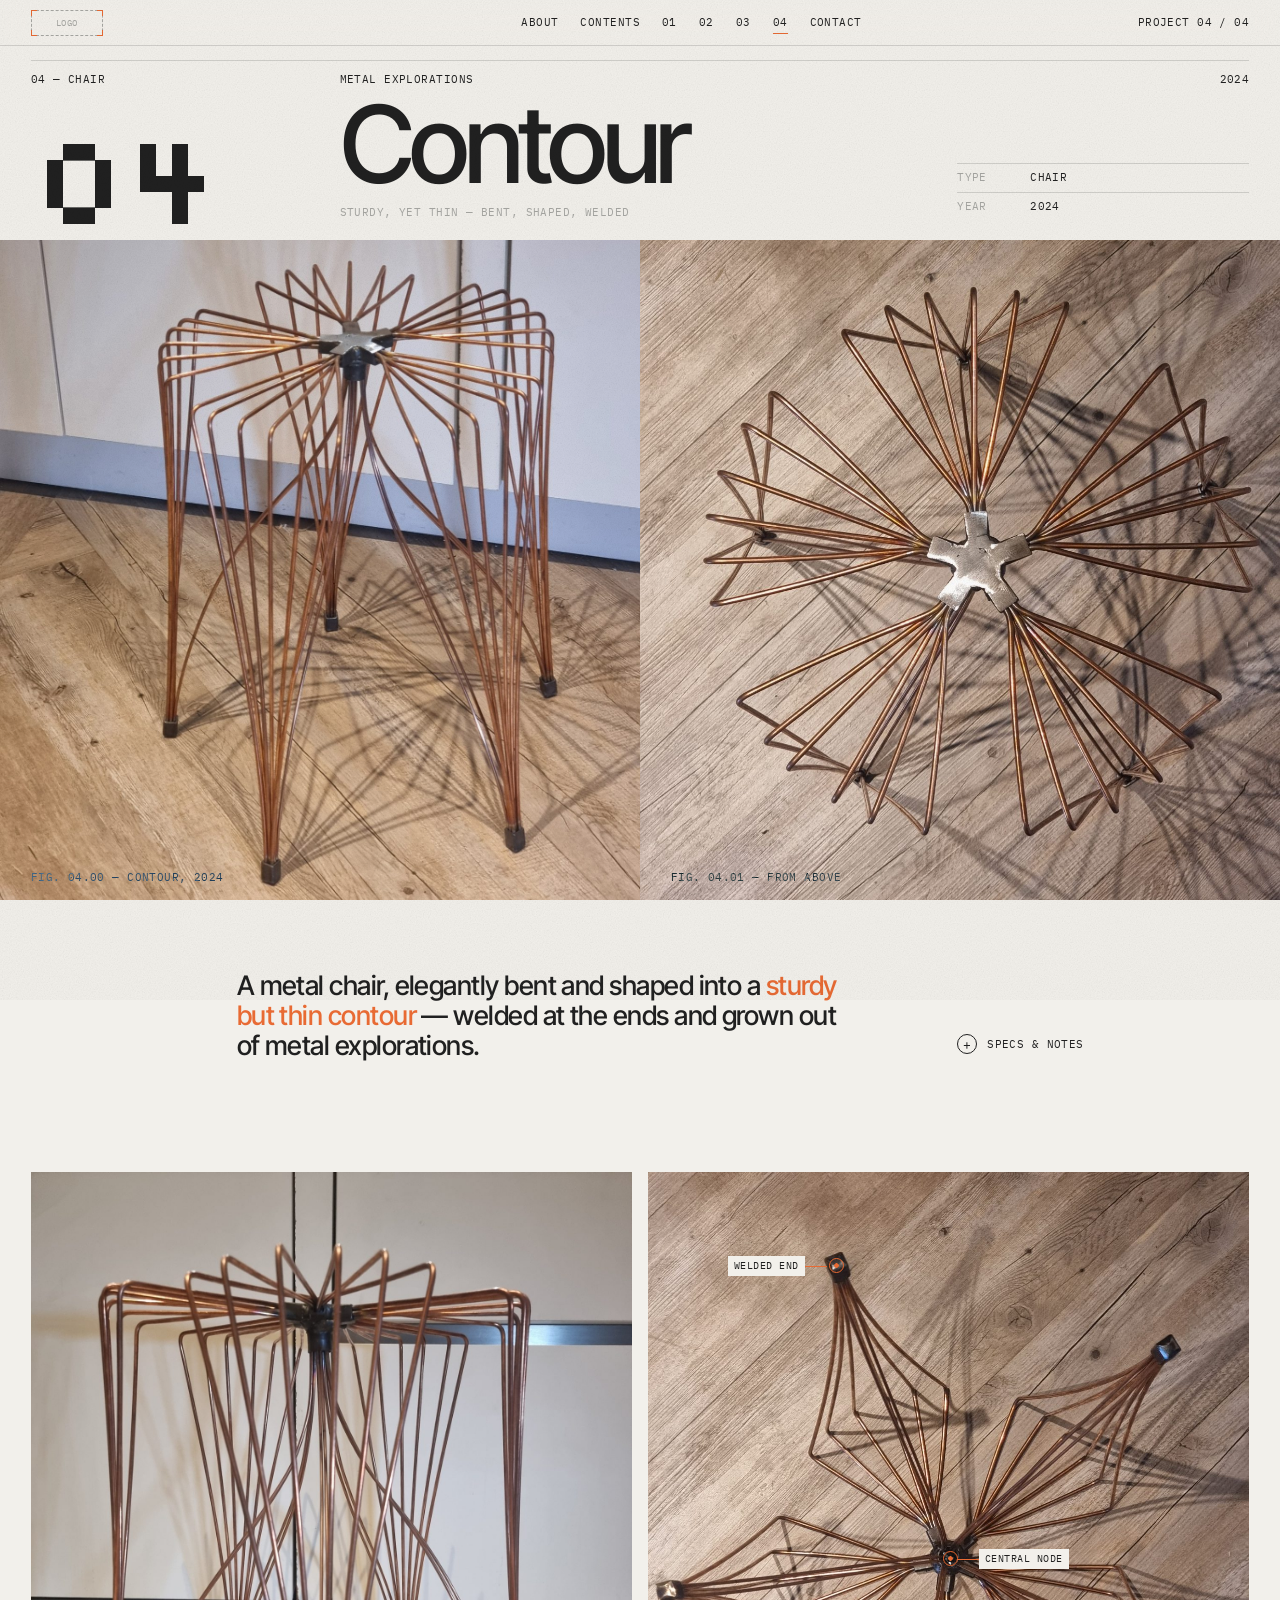
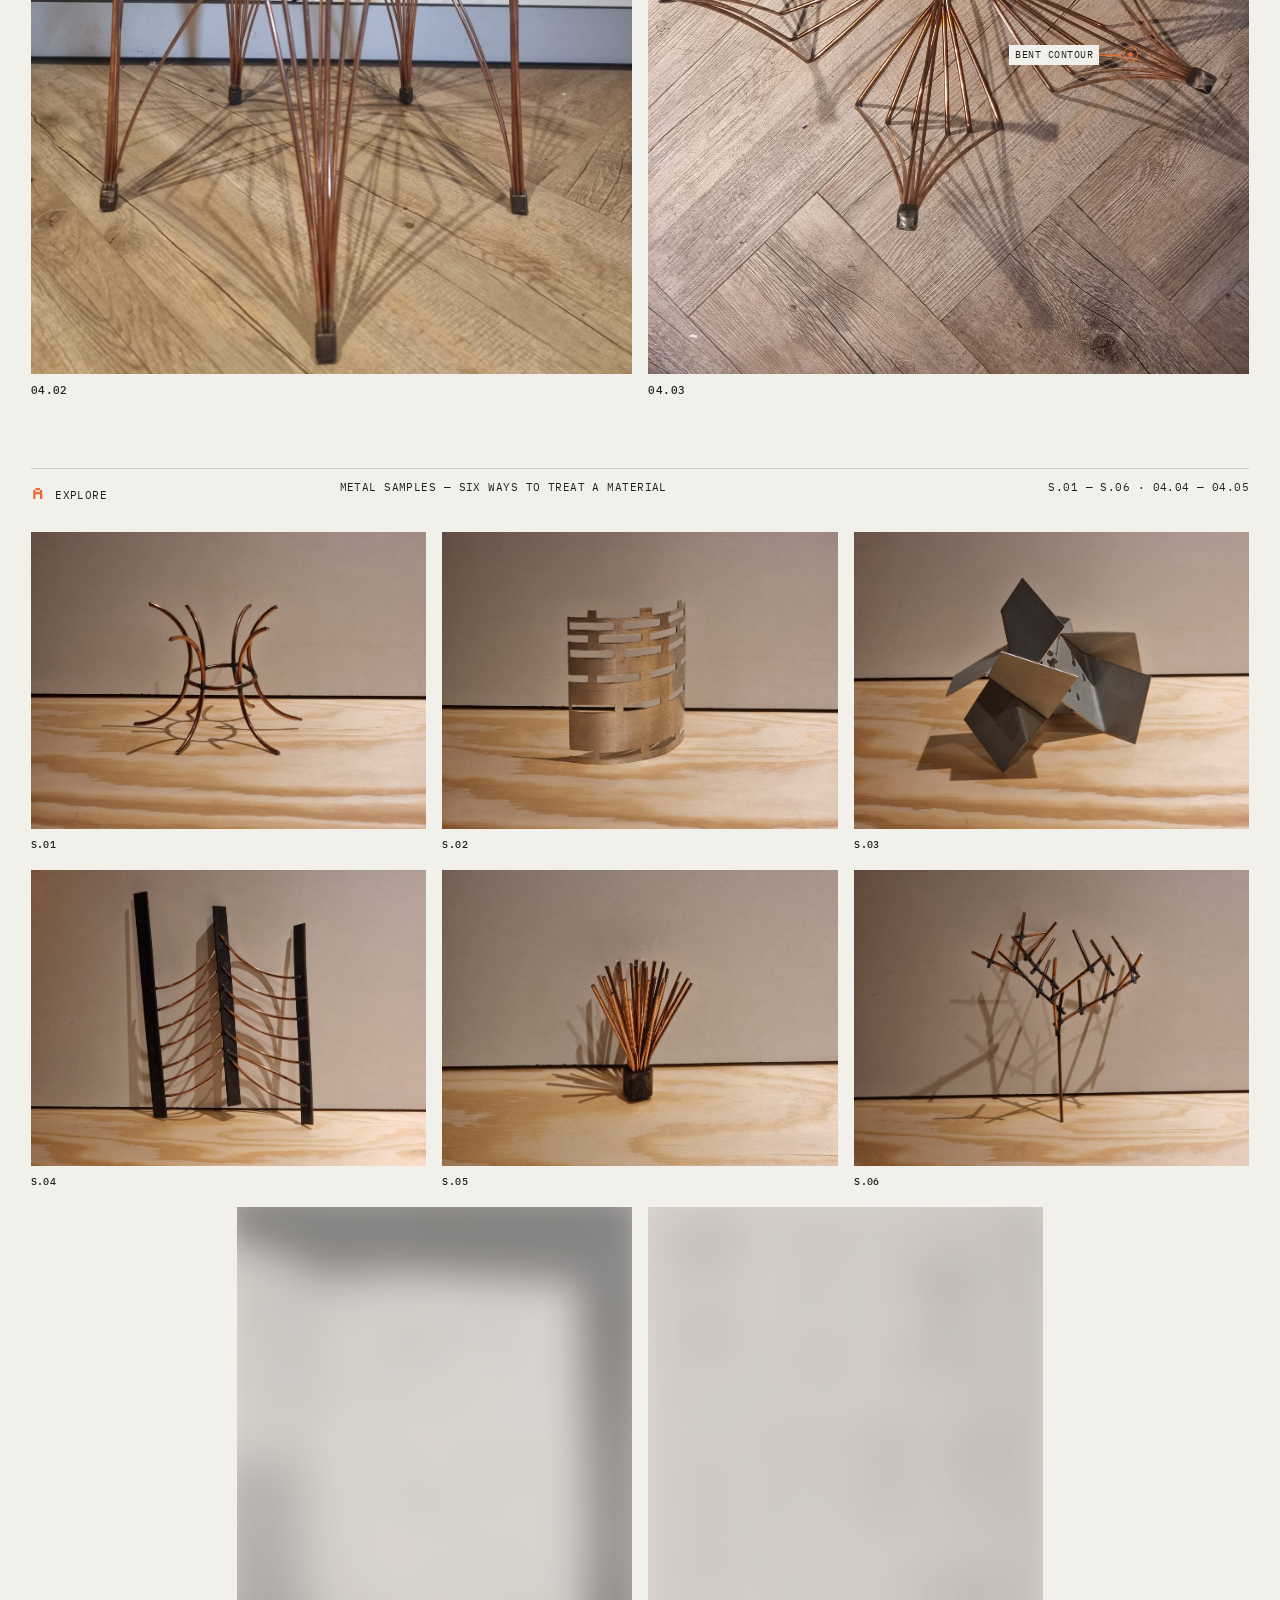
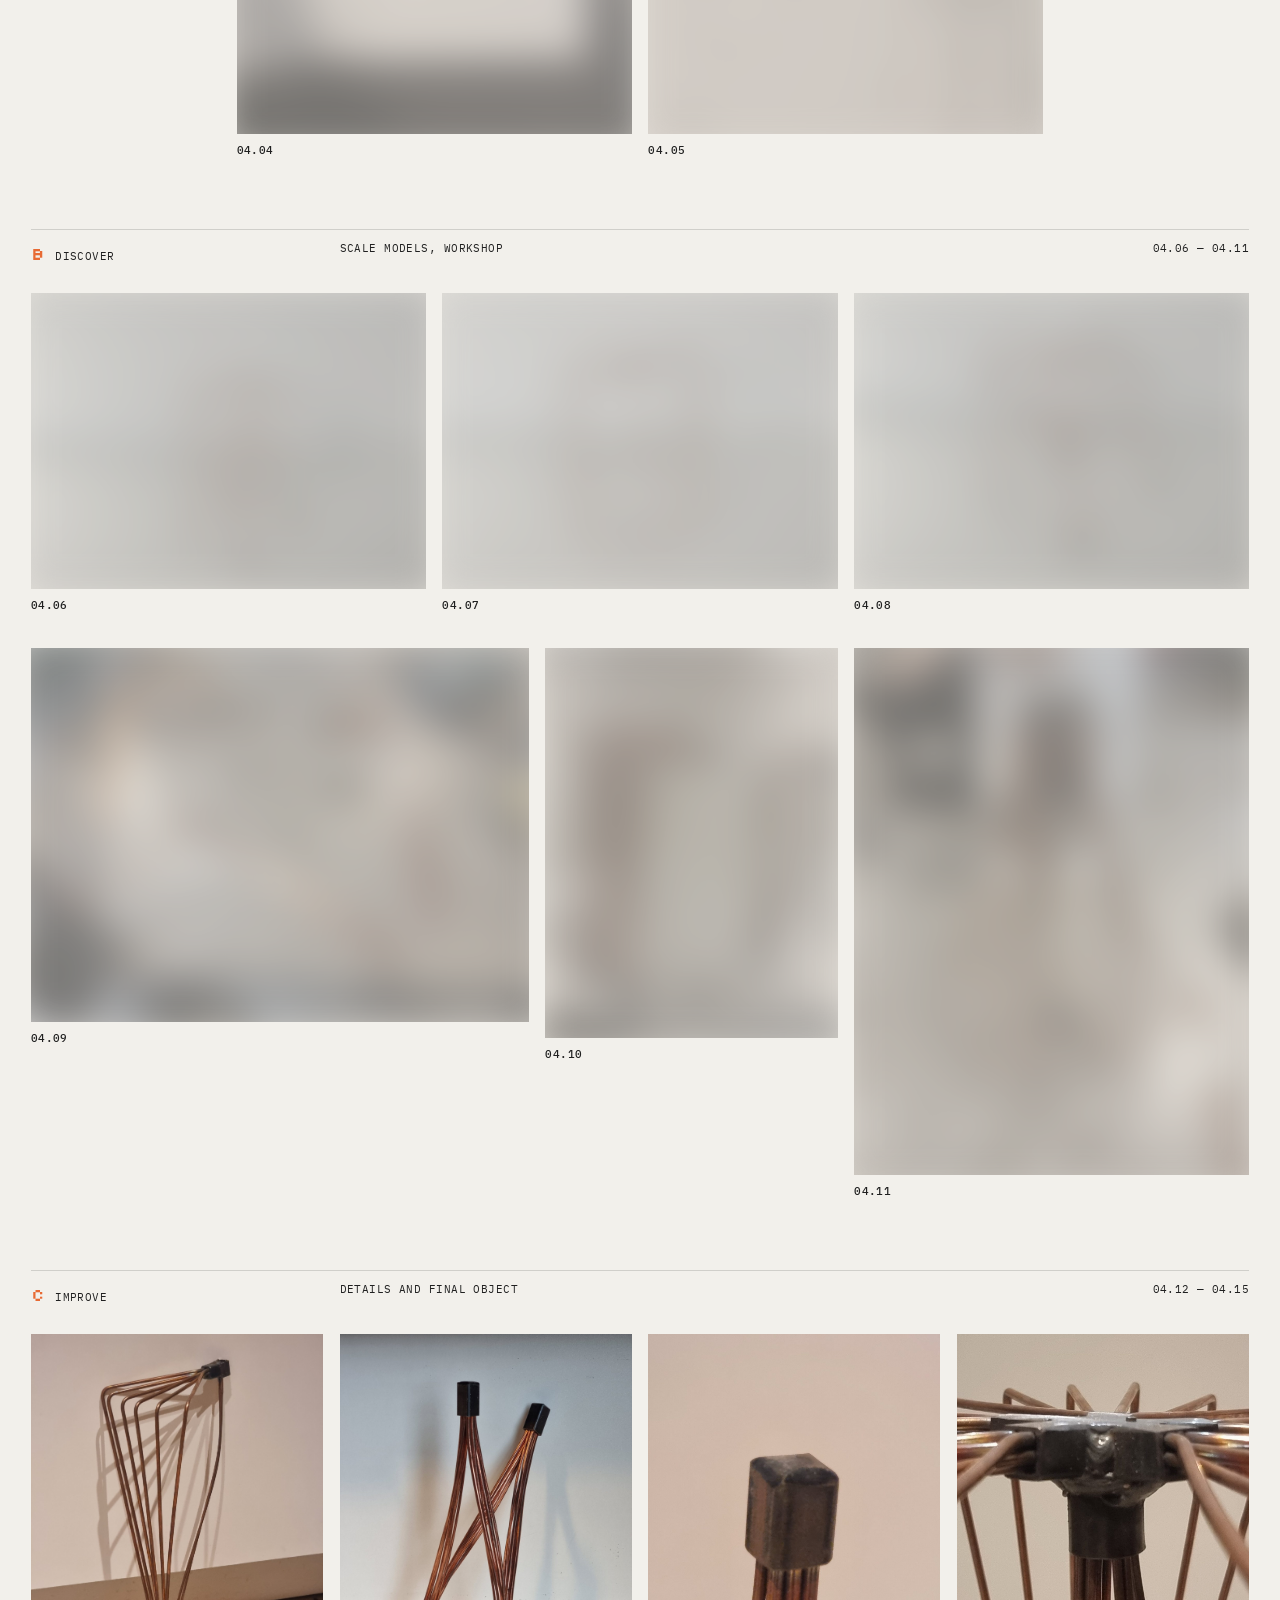
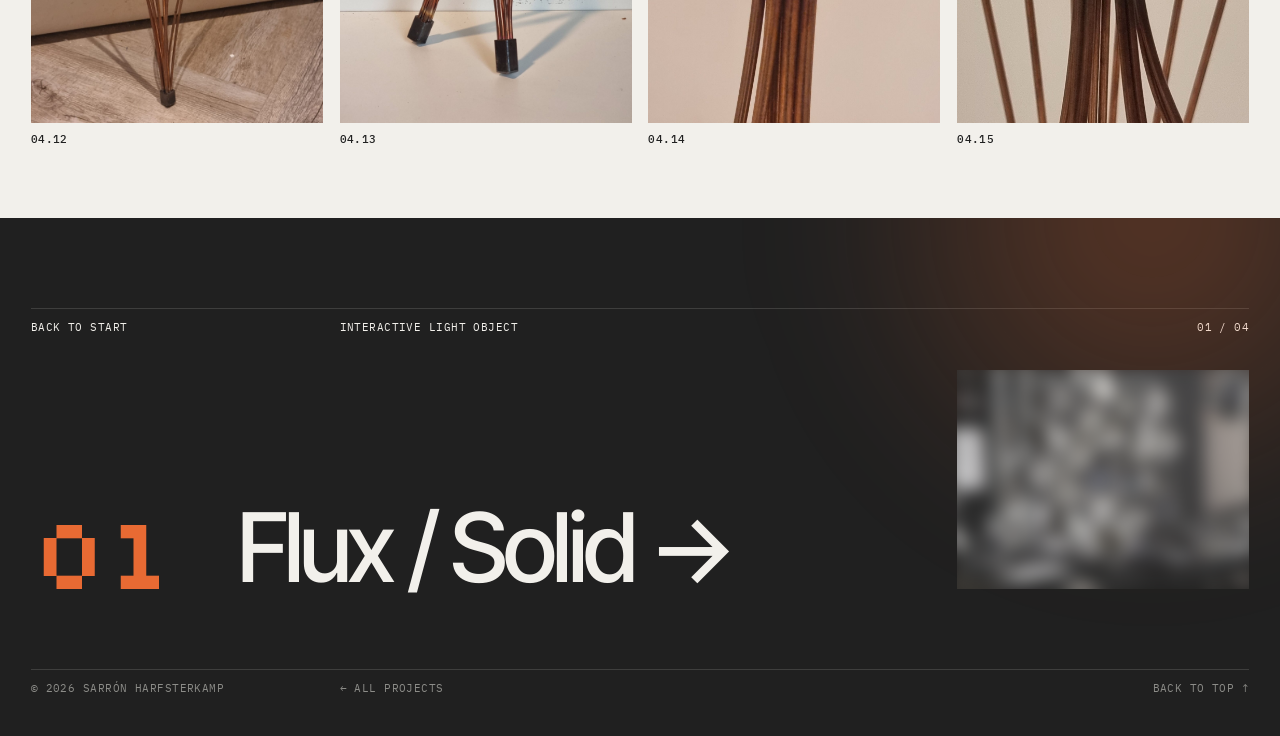
==== contour.html @ 527eb044 "Portfolio website v1 Co-authored-by: Copilot <223556219+Copilot@users.noreply.github.com>" ====
<!doctype html>
<html lang="en">
<head>
  <meta charset="utf-8">
  <meta name="viewport" content="width=device-width, initial-scale=1, viewport-fit=cover">
  <title>04 Contour — Sarrón Harfsterkamp</title>
  <meta name="description" content="Contour — a metal chair by Sarrón Harfsterkamp. Sturdy yet thin: bent, shaped and welded.">
  <link rel="preconnect" href="https://fonts.googleapis.com">
  <link rel="preconnect" href="https://fonts.gstatic.com" crossorigin>
  <link href="https://fonts.googleapis.com/css2?family=IBM+Plex+Mono:wght@400;500&family=Inter:wght@400;500&family=Inter+Tight:wght@500;600&family=Silkscreen&display=swap" rel="stylesheet">
  <link rel="icon" href="data:image/svg+xml,%3Csvg xmlns='http://www.w3.org/2000/svg' viewBox='0 0 8 8'%3E%3Crect width='8' height='8' fill='%23F2F0EB'/%3E%3Crect x='2' y='2' width='4' height='4' fill='%23E86A33'/%3E%3C/svg%3E">
  <link rel="stylesheet" href="style.css">
</head>
<body>

<div class="grain" aria-hidden="true"></div>
<div class="gridlines" aria-hidden="true"><div class="g12"><span></span><span></span><span></span><span></span><span></span><span></span><span></span><span></span><span></span><span></span><span></span><span></span></div></div>
<div class="cursor" aria-hidden="true"><span class="cursor__box"></span><span class="cursor__t">X 0000 · Y 00000</span></div>

<header class="bar">
  <a href="index.html#top" class="bar__logo" aria-label="Logo placeholder — back to home"><i></i><i></i><i></i><i></i><span class="mono">Logo</span></a>
  <nav class="bar__nav mono">
    <a href="index.html#about">About</a>
    <a href="index.html#work">Contents</a>
    <a href="flux-solid.html">01</a>
    <a href="one-hundred.html">02</a>
    <a href="tension.html">03</a>
    <a href="contour.html" class="is-active">04</a>
    <a href="index.html#contact">Contact</a>
  </nav>
  <span class="bar__page mono">Project 04 / 04</span>
  <span class="bar__prog" aria-hidden="true"></span>
</header>

<section class="p-hero" id="top">
  <div>
    <div class="rule mono"><span>04 — Chair</span><span>Metal explorations</span><span>2024</span></div>
    <header class="p-head g12">
      <div class="p-num">04</div>
      <div class="p-title">
        <h1>Contour</h1>
        <p class="mono grey">Sturdy, yet thin — bent, shaped, welded</p>
      </div>
      <dl class="spec">
        <div><dt>Type</dt><dd>Chair</dd></div>
        <div><dt>Year</dt><dd>2024</dd></div>
      </dl>
    </header>
  </div>
  <div class="p-hero__duo">
    <figure class="p-hero__img fig" style="--pos:50% 60%">
      <div class="frame" style="height:100%"><img src="img/20241018-002812.jpg" alt="Metal rod chair with shadow"></div>
      <figcaption class="mono">Fig. 04.00 — Contour, 2024</figcaption>
    </figure>
    <figure class="p-hero__img fig" style="--pos:50% 50%">
      <div class="frame" style="height:100%"><img src="img/20241018-002746.jpg" alt="Metal rod chair seen from above"></div>
      <figcaption class="mono">Fig. 04.01 — From above</figcaption>
    </figure>
  </div>
</section>

<main>
  <div class="p-text g12">
    <p class="p-lead">A metal chair, elegantly bent and shaped into a <em>sturdy but thin contour</em> — welded at the ends and grown out of metal explorations.</p>
    <div class="p-toggle"><button class="more-btn mono" aria-expanded="false" aria-controls="m-p04"><span class="pm">+</span><span class="lbl" data-less="Close">Specs &amp; notes</span></button></div>
    <div class="more p-more" id="m-p04"><div><div class="p-more__in">
      <dl class="spec">
        <div><dt>Material</dt><dd>Metal rod (copper finish), welded ends</dd></div>
        <div><dt>Method</dt><dd>Sample making, bending, welding</dd></div>
        <div><dt>Context</dt><dd>First metal project</dd></div>
      </dl>
      <div class="p-note">
        <span class="mono">For me —</span>
        <p>My first time working with metal — exploring it in unusual ways, from sample making to iterating and improving on it.</p>
      </div>
      <ul class="pairs mono">
        <li>Thin <i>↔</i> Sturdy</li>
        <li>Line <i>↔</i> Volume</li>
        <li>Bend <i>↔</i> Weld</li>
        <li>Sample <i>↔</i> Object</li>
      </ul>
    </div></div></div>
  </div>

  <div class="g12" style="row-gap:30px;margin-bottom:70px">
    <figure class="fig" style="--c:1/7;--ar:3/4"><div class="frame"><img loading="lazy" src="img/20241018-002949.jpg" alt="Metal rod chair, front"></div><figcaption><b>04.02</b> Elevation</figcaption></figure>
    <figure class="fig" style="--c:7/-1">
      <div class="frame" style="aspect-ratio:3/4">
        <img loading="lazy" src="img/20241018-003058.jpg" alt="Metal rod chair, plan view from above" style="--ar:3/4">
        <span class="annot" style="--ax:50%;--ay:48%"><span>Central node</span></span>
        <span class="annot l" style="--ax:31%;--ay:11.5%"><span>Welded end</span></span>
        <span class="annot l" style="--ax:80%;--ay:60%"><span>Bent contour</span></span>
      </div>
      <figcaption><b>04.03</b> Plan — one rule, repeated</figcaption>
    </figure>
  </div>

  <div class="rule mono stage"><span><span class="pix">A</span>Explore</span><span>Metal samples — six ways to treat a material</span><span>S.01 — S.06 · 04.04 — 04.05</span></div>
  <div class="g12 samples">
    <figure class="fig sm" style="--c:1/5;--ar:4/3"><div class="frame"><img loading="lazy" src="img/20240912-202634.jpg" alt=""></div><figcaption><b>S.01</b> Bent rods</figcaption></figure>
    <figure class="fig sm" style="--c:5/9;--ar:4/3"><div class="frame"><img loading="lazy" src="img/20240912-202659.jpg" alt=""></div><figcaption><b>S.02</b> Slotted sheet</figcaption></figure>
    <figure class="fig sm" style="--c:9/-1;--ar:4/3"><div class="frame"><img loading="lazy" src="img/20240912-202731.jpg" alt=""></div><figcaption><b>S.03</b> Folded plate</figcaption></figure>
    <figure class="fig sm" style="--c:1/5;--ar:4/3"><div class="frame"><img loading="lazy" src="img/20240912-202754.jpg" alt=""></div><figcaption><b>S.04</b> Woven</figcaption></figure>
    <figure class="fig sm" style="--c:5/9;--ar:4/3"><div class="frame"><img loading="lazy" src="img/20240912-202833.jpg" alt=""></div><figcaption><b>S.05</b> Bundle</figcaption></figure>
    <figure class="fig sm" style="--c:9/-1;--ar:4/3"><div class="frame"><img loading="lazy" src="img/20240912-202907.jpg" alt=""></div><figcaption><b>S.06</b> Branch</figcaption></figure>
    <figure class="fig" style="--c:3/7;--ar:3/4"><div class="frame"><img loading="lazy" src="img/20240920-084109.jpg" alt=""></div><figcaption><b>04.04</b> Form sketches</figcaption></figure>
    <figure class="fig" style="--c:7/11;--ar:3/4"><div class="frame"><img loading="lazy" src="img/20241018-004142.jpg" alt=""></div><figcaption><b>04.05</b> From sample to seat</figcaption></figure>
  </div>

  <div class="rule mono stage"><span><span class="pix">B</span>Discover</span><span>Scale models, workshop</span><span>04.06 — 04.11</span></div>
  <div class="g12">
    <figure class="fig" style="--c:1/5;--ar:4/3"><div class="frame"><img loading="lazy" src="img/20241004-120137.jpg" alt=""></div><figcaption><b>04.06</b> Model — twist</figcaption></figure>
    <figure class="fig" style="--c:5/9;--ar:4/3"><div class="frame"><img loading="lazy" src="img/20241004-120159.jpg" alt=""></div><figcaption><b>04.07</b> Model — cage</figcaption></figure>
    <figure class="fig" style="--c:9/-1;--ar:4/3"><div class="frame"><img loading="lazy" src="img/20241004-120224.jpg" alt=""></div><figcaption><b>04.08</b> Model — web</figcaption></figure>
    <figure class="fig" style="--c:1/6;--ar:4/3"><div class="frame"><img loading="lazy" src="img/20241015-151246.jpg" alt=""></div><figcaption><b>04.09</b> Workshop — bending</figcaption></figure>
    <figure class="fig" style="--c:6/9;--ar:3/4"><div class="frame"><img loading="lazy" src="img/20241015-190858.jpg" alt=""></div><figcaption><b>04.10</b> Leg bundles</figcaption></figure>
    <figure class="fig" style="--c:9/-1;--ar:3/4"><div class="frame"><img loading="lazy" src="img/20241015-194247.jpg" alt=""></div><figcaption><b>04.11</b> Assembly</figcaption></figure>
  </div>

  <div class="rule mono stage"><span><span class="pix">C</span>Improve</span><span>Details and final object</span><span>04.12 — 04.15</span></div>
  <div class="g12">
    <figure class="fig" style="--c:1/4;--ar:3/4"><div class="frame"><img loading="lazy" src="img/20241018-003404.jpg" alt=""></div><figcaption><b>04.12</b> Leg</figcaption></figure>
    <figure class="fig" style="--c:4/7;--ar:3/4"><div class="frame"><img loading="lazy" src="img/20241018-145206.jpg" alt=""></div><figcaption><b>04.13</b> Crossing legs</figcaption></figure>
    <figure class="fig" style="--c:7/10;--ar:3/4"><div class="frame"><img loading="lazy" src="img/20241018-003450.jpg" alt=""></div><figcaption><b>04.14</b> Welded cap</figcaption></figure>
    <figure class="fig" style="--c:10/-1;--ar:3/4"><div class="frame"><img loading="lazy" src="img/20241018-003527.jpg" alt=""></div><figcaption><b>04.15</b> Node</figcaption></figure>
  </div>
</main>

<section class="next dark">
  <div class="rule mono"><span>Back to start</span><span>Interactive light object</span><span>01 / 04</span></div>
  <a class="next__link" href="flux-solid.html"><span class="pix">01</span><b>Flux / Solid →</b><span class="thumb"><img loading="lazy" src="img/20260114-213459.jpg" alt=""></span></a>
  <div class="foot">
    <div class="rule mono"><span>© 2026 Sarrón Harfsterkamp</span><span><a href="index.html#work">← All projects</a></span><span><a href="#top">Back to top ↑</a></span></div>
  </div>
</section>

<div class="lb" id="lb"><img alt=""><p class="mono"><span id="lbCap"></span><span>Esc / click to close</span></p></div>

<script src="main.js"></script>
</body>
</html>
---- style.css ----
/* ==========================================================================
   Sarrón Harfsterkamp — Portfolio draft v0.1
   Swiss modernism × industrial minimalism × grain / pixel / diffusion
   ========================================================================== */

@property --r { syntax: "<length>"; inherits: true; initial-value: 0px; }

:root {
  --paper: #F2F0EB;
  --paper-2: #E8E5DE;
  --ink: #202020;
  --ink-2: #2B2B2A;
  --grey: #A6A6A2;
  --signal: #E86A33;
  --line: rgba(32, 32, 32, .16);
  --line-d: rgba(242, 240, 235, .14);

  --pad: clamp(16px, 2.4vw, 40px);
  --gut: clamp(10px, 1.3vw, 22px);
  --bar: 46px;

  --f-disp: "Neue Haas Grotesk Display Pro", "Helvetica Neue", "Inter Tight", sans-serif;
  --f-body: "Inter", system-ui, sans-serif;
  --f-mono: "IBM Plex Mono", ui-monospace, monospace;
  --f-pix: "Silkscreen", monospace;
}

* { box-sizing: border-box; margin: 0; padding: 0; }
html { scroll-behavior: smooth; scroll-padding-top: var(--bar); }
body {
  background: var(--paper);
  color: var(--ink);
  font: 400 15px/1.6 var(--f-body);
  -webkit-font-smoothing: antialiased;
  overflow-x: hidden;
}
img { display: block; max-width: 100%; }
a { color: inherit; text-decoration: none; }
button { font: inherit; color: inherit; background: none; border: 0; cursor: pointer; }
::selection { background: var(--signal); color: var(--paper); }

.sr-only { position: absolute; width: 1px; height: 1px; overflow: hidden; clip: rect(0 0 0 0); white-space: nowrap; }
.mono { font-family: var(--f-mono); font-size: 11px; line-height: 1.5; letter-spacing: .04em; text-transform: uppercase; }
.pix { font-family: var(--f-pix); font-weight: 400; }
.signal { color: var(--signal); }
.grey { color: var(--grey); }

/* ---------- layout primitives ---------- */
.g12 {
  display: grid;
  grid-template-columns: repeat(12, minmax(0, 1fr));
  column-gap: var(--gut);
  padding-inline: var(--pad);
}
.g12 > * { grid-column: var(--c, 1 / -1); grid-row: var(--row, auto); }

.rule {
  display: grid;
  grid-template-columns: repeat(12, minmax(0, 1fr));
  column-gap: var(--gut);
  margin-inline: var(--pad);
  padding-block: 10px;
  border-top: 1px solid var(--line);
}
.rule > :nth-child(1) { grid-column: 1 / 4; }
.rule > :nth-child(2) { grid-column: 4 / 9; }
.rule > :nth-child(3) { grid-column: 9 / -1; text-align: right; }
.dark .rule { border-color: var(--line-d); }

/* ---------- grain + grid overlays ---------- */
.grain {
  position: fixed; inset: -100px; z-index: 90; pointer-events: none;
  background-image: url("data:image/svg+xml,%3Csvg xmlns='http://www.w3.org/2000/svg' width='240' height='240'%3E%3Cfilter id='n'%3E%3CfeTurbulence type='fractalNoise' baseFrequency='.85' numOctaves='3' stitchTiles='stitch'/%3E%3CfeColorMatrix type='saturate' values='0'/%3E%3C/filter%3E%3Crect width='100%25' height='100%25' filter='url(%23n)'/%3E%3C/svg%3E");
  opacity: .16;
  mix-blend-mode: multiply;
  animation: grain .9s steps(5) infinite;
}
@keyframes grain {
  0% { transform: translate(0, 0); } 20% { transform: translate(-30px, 20px); }
  40% { transform: translate(25px, -35px); } 60% { transform: translate(-15px, 40px); }
  80% { transform: translate(35px, 10px); } 100% { transform: translate(0, 0); }
}

.gridlines {
  position: fixed; inset: 0; z-index: 95; pointer-events: none;
  opacity: 0; transition: opacity .3s;
}
.gridlines .g12 { height: 100%; }
.gridlines span { background: rgba(232, 106, 51, .07); border-inline: 1px solid rgba(232, 106, 51, .35); grid-column: auto; }
body.show-grid .gridlines { opacity: 1; }

/* ---------- cursor: one shape everywhere ---------- */
.has-cursor, .has-cursor * { cursor: none !important; }
.cursor {
  position: fixed; left: 0; top: 0; z-index: 400; pointer-events: none;
  opacity: 0; transition: opacity .2s; mix-blend-mode: difference; color: #fff;
}
.cursor.on { opacity: 1; }
.cursor__box {
  position: absolute; left: -7px; top: -7px; width: 14px; height: 14px; border: 1px solid #fff;
  transition: transform .25s cubic-bezier(.2, .7, 0, 1), background .2s;
}
.cursor__box::after { content: ""; position: absolute; left: 50%; top: 50%; width: 2px; height: 2px; margin: -1px 0 0 -1px; background: #fff; }
.cursor.hot .cursor__box { background: #fff; transform: scale(1.45); }
.cursor.down .cursor__box { transform: scale(.7); }
.cursor__t {
  position: absolute; left: 16px; top: 10px; white-space: nowrap; opacity: .75;
  font-family: var(--f-mono); font-size: 9.5px; letter-spacing: .06em;
}
@media (hover: none), (pointer: coarse) { .cursor { display: none; } }

/* ---------- intro ---------- */
.intro { display: none; }
.is-intro { overflow: hidden; }
.is-intro .intro { display: block; position: fixed; inset: 0; z-index: 85; }
.intro__bg {
  position: absolute; inset: 0;
  background:
    radial-gradient(34% 40% at 50% 50%, rgba(232, 106, 51, .28), rgba(232, 106, 51, 0) 70%),
    var(--paper);
}
.intro__cv { position: absolute; inset: 0; width: 100%; height: 100%; }
.intro__ui > * { position: absolute; }
.intro__ui .tl { left: var(--pad); top: 22px; }
.intro__ui .tr { right: var(--pad); top: 22px; text-align: right; }
.intro__ui .bl { left: var(--pad); bottom: 22px; }
.intro__ui .bl b { font-weight: 500; }
.intro__ui .br { right: var(--pad); bottom: 22px; color: var(--signal); }

.bar, .hero__word, .hero__intro, .lens, .hero__foot {
  transition: opacity 1.1s var(--d, 0s), transform 1.4s cubic-bezier(.2, .7, 0, 1) var(--d, 0s);
}
.bar { --d: .3s; } .hero__word { --d: 0s; } .hero__intro { --d: .1s; } .lens { --d: .2s; } .hero__foot { --d: .4s; }
.intro-hold .bar, .intro-hold .hero__word, .intro-hold .hero__intro, .intro-hold .lens, .intro-hold .hero__foot { opacity: 0; transform: translateY(14px); }
.intro-hold .bar { transform: translateY(-100%); }

/* ---------- home: one section per screen ---------- */
html.home { scroll-snap-type: y mandatory; scroll-padding-top: 0; }
.home .screen { scroll-snap-align: start; min-height: 100vh; min-height: 100svh; }

/* ---------- top bar ---------- */
.bar {
  position: fixed; inset: 0 0 auto 0; height: var(--bar); z-index: 80;
  display: grid; grid-template-columns: repeat(12, minmax(0, 1fr)); column-gap: var(--gut);
  align-items: center; padding-inline: var(--pad);
  background: rgba(242, 240, 235, .78);
  backdrop-filter: blur(14px) saturate(1.2);
  -webkit-backdrop-filter: blur(14px) saturate(1.2);
  border-bottom: 1px solid var(--line);
}
.bar__logo {
  grid-column: 1 / 2; position: relative; width: 72px; height: 26px;
  border: 1px dashed var(--grey); display: grid; place-items: center;
}
.bar__logo .mono { font-size: 9px; color: var(--grey); }
.bar__logo i { position: absolute; width: 6px; height: 6px; border-color: var(--signal); border-style: solid; }
.bar__logo i:nth-of-type(1) { left: -1px; top: -1px; border-width: 1px 0 0 1px; }
.bar__logo i:nth-of-type(2) { right: -1px; top: -1px; border-width: 1px 1px 0 0; }
.bar__logo i:nth-of-type(3) { left: -1px; bottom: -1px; border-width: 0 0 1px 1px; }
.bar__logo i:nth-of-type(4) { right: -1px; bottom: -1px; border-width: 0 1px 1px 0; }
.bar__logo:hover { border-color: var(--ink); }
.bar__nav { grid-column: 4 / 11; display: flex; gap: 22px; justify-content: center; }
.bar__nav a { position: relative; }
.bar__nav a::after {
  content: ""; position: absolute; left: 0; right: 100%; bottom: -3px; height: 1px; background: var(--signal);
  transition: right .35s cubic-bezier(.2, .7, 0, 1);
}
.bar__nav a:hover::after, .bar__nav a.is-active::after { right: 0; }
.bar__page { grid-column: 11 / -1; text-align: right; }
.bar__prog {
  position: absolute; left: 0; right: 0; bottom: -1px; height: 1px; background: var(--signal);
  transform-origin: 0 50%; transform: scaleX(var(--prog, 0));
}

/* ---------- hero ---------- */
.hero {
  position: relative; overflow: hidden;
  height: 100vh; height: 100svh; min-height: 520px;
  display: grid; grid-template-columns: repeat(12, minmax(0, 1fr)); grid-template-rows: auto auto 1fr auto auto;
  column-gap: var(--gut); padding: calc(var(--bar) + 14px) var(--pad) 0;
  background:
    radial-gradient(38% 46% at 80% 34%, rgba(232, 106, 51, .55), rgba(232, 106, 51, 0) 70%),
    radial-gradient(30% 40% at 66% 60%, rgba(255, 214, 170, .55), rgba(255, 214, 170, 0) 70%),
    radial-gradient(50% 60% at 4% 100%, rgba(166, 166, 162, .55), rgba(166, 166, 162, 0) 70%),
    var(--paper);
}
.hero__glow {
  position: absolute; width: 46vw; height: 46vw; right: -6vw; top: -8vw; border-radius: 50%;
  background: radial-gradient(circle, rgba(232, 106, 51, .45), transparent 65%);
  filter: blur(60px); animation: breathe 9s ease-in-out infinite alternate; pointer-events: none;
}
@keyframes breathe { from { transform: scale(.9) translate(0, 0); opacity: .7; } to { transform: scale(1.08) translate(-3vw, 2vw); opacity: 1; } }

.hero__word {
  grid-column: 1 / 10; grid-row: 1; position: relative; z-index: 3;
  display: flex; align-items: flex-start; gap: .1em;
  font-family: var(--f-disp); font-weight: 600; font-size: clamp(56px, min(12.5vw, 20svh), 210px);
  line-height: .86; letter-spacing: -.055em; margin-left: -.04em;
}
.hero__word sup, .end__word sup {
  font-family: var(--f-mono); font-size: 11px; font-weight: 400; line-height: 1.5;
  letter-spacing: .04em; margin-top: .9em; vertical-align: baseline; white-space: nowrap;
}
.hero__intro {
  grid-column: 1 / 8; grid-row: 2; position: relative; z-index: 3; margin-top: 14px;
  font-family: var(--f-disp); font-weight: 500; font-size: clamp(18px, 1.7vw, 28px);
  line-height: 1.1; letter-spacing: -.015em;
}
.hero__intro em { font-style: normal; color: var(--signal); }

.lens {
  grid-column: 10 / -1; grid-row: 1 / 4; position: relative; z-index: 6;
  min-height: 0; display: flex; flex-direction: column; padding-bottom: 16px;
  --x: 50%; --y: 40%;
}
.lens__stack { position: relative; flex: 1; min-height: 0; overflow: hidden; background: #111; }
.lens img { position: absolute; inset: 0; width: 100%; height: 100%; object-fit: cover; }
.lens__blur { filter: blur(16px) saturate(.4) brightness(1.15); transform: scale(1.12); }
.lens__sharp { clip-path: circle(var(--r) at var(--x) var(--y)); transition: --r .6s cubic-bezier(.2, .7, 0, 1); }
.lens.on { --r: 120px; }
.lens figcaption { display: flex; justify-content: space-between; margin-top: 8px; }
.lens__ring {
  position: absolute; left: var(--x); top: var(--y); width: calc(var(--r) * 2); height: calc(var(--r) * 2);
  translate: -50% -50%; border: 1px solid rgba(242, 240, 235, .6); border-radius: 50%; pointer-events: none;
  transition: --r .6s cubic-bezier(.2, .7, 0, 1);
}

#pixelname {
  grid-column: 1 / -1; grid-row: 4; position: relative; z-index: 4;
  width: 100%; height: min(30svh, 25vw); margin-bottom: 14px; pointer-events: none;
}
.hero__foot {
  grid-column: 1 / -1; grid-row: 5; position: relative; z-index: 5; padding-block: 14px;
  border-top: 1px solid var(--line); padding-inline: 0; align-items: end;
}
.hero__foot > :nth-child(1) { --c: 1 / 5; }
.hero__foot > :nth-child(2) { --c: 5 / 9; }
.hero__foot > :nth-child(3) { --c: 9 / -1; text-align: right; }
.hero__foot .g12 { padding: 0; }
.steps span { display: inline-block; transition: color .3s; }
.steps span.on { color: var(--signal); }

/* ---------- about ---------- */
.about {
  position: relative; overflow: hidden;
  display: flex; flex-direction: column; justify-content: center;
  padding-block: calc(var(--bar) + 20px) 32px;
}
.about__orb {
  position: absolute; width: 32vw; height: 32vw; left: 18vw; top: 30%; border-radius: 50%;
  background: radial-gradient(circle, rgba(232, 106, 51, .35), transparent 62%); filter: blur(50px);
  animation: drift 16s ease-in-out infinite alternate; pointer-events: none;
}
@keyframes drift { from { transform: translate(-6vw, -4vw); } to { transform: translate(8vw, 6vw); } }
.about .g12 { position: relative; row-gap: min(40px, 4svh); margin-top: min(36px, 3.5svh); align-items: start; }
.about__label { --c: 1 / 3; }
.about__label .pix { font-size: clamp(54px, min(7vw, 11svh), 120px); line-height: .8; display: block; margin-bottom: 14px; }

.portrait { --c: 3 / 6; }
.portrait__slot {
  position: relative; aspect-ratio: 4 / 5; height: min(48svh, 440px); width: auto; max-width: 100%;
  border: 1px dashed var(--grey);
  background:
    linear-gradient(to top right, transparent calc(50% - .5px), var(--line) 50%, transparent calc(50% + .5px)),
    linear-gradient(to top left, transparent calc(50% - .5px), var(--line) 50%, transparent calc(50% + .5px)),
    repeating-linear-gradient(0deg, transparent 0 23px, rgba(32, 32, 32, .05) 23px 24px),
    repeating-linear-gradient(90deg, transparent 0 23px, rgba(32, 32, 32, .05) 23px 24px),
    rgba(232, 229, 222, .6);
  display: grid; place-items: center; text-align: center;
}
.portrait__slot .mono { background: var(--paper); padding: 6px 10px; border: 1px solid var(--line); }
.portrait__slot i { position: absolute; width: 10px; height: 10px; border-color: var(--signal); border-style: solid; }
.portrait__slot i:nth-of-type(1) { left: -1px; top: -1px; border-width: 1px 0 0 1px; }
.portrait__slot i:nth-of-type(2) { right: -1px; top: -1px; border-width: 1px 1px 0 0; }
.portrait__slot i:nth-of-type(3) { left: -1px; bottom: -1px; border-width: 0 0 1px 1px; }
.portrait__slot i:nth-of-type(4) { right: -1px; bottom: -1px; border-width: 0 1px 1px 0; }
.portrait figcaption { margin-top: 8px; display: flex; justify-content: space-between; color: var(--grey); max-width: calc(min(48svh, 440px) * .8); }

.statement { --c: 7 / -1; }
.statement h2 {
  font-family: var(--f-disp); font-weight: 500; font-size: clamp(24px, min(2.6vw, 4.6svh), 44px);
  line-height: 1.06; letter-spacing: -.025em; margin-bottom: min(30px, 3svh);
}
.statement h2 em { font-style: normal; color: var(--signal); }
.statement p { max-width: 60ch; margin-bottom: 1em; color: #3b3b3a; }
.statement mark { background: none; color: var(--ink); box-shadow: inset 0 -.42em 0 rgba(232, 106, 51, .22); }

.method { --c: 3 / -1; display: grid; grid-template-columns: repeat(3, 1fr); gap: var(--gut); }
.method li { list-style: none; border-top: 1px solid var(--ink); padding-top: 12px; }
.method .pix { font-size: 28px; display: block; margin-bottom: 6px; }
.method b { font-family: var(--f-disp); font-weight: 500; font-size: 22px; letter-spacing: -.01em; display: block; margin-bottom: 6px; }
.method p { font-size: 13.5px; color: #4a4a48; max-width: 34ch; }
.materials { --c: 3 / -1; display: flex; gap: 8px; flex-wrap: wrap; }
.materials span { border: 1px solid var(--ink); padding: 4px 10px; border-radius: 99px; }
.materials span:first-child { border: 0; padding-left: 0; color: var(--grey); }

/* ---------- contents + showcase ---------- */
.index {
  position: relative; display: flex; flex-direction: column; justify-content: center;
  padding-block: calc(var(--bar) + 20px) 28px;
}
.show {
  display: flex; gap: var(--gut); margin: 14px var(--pad) 0;
  height: clamp(180px, 46svh, 620px);
}
.show__p {
  position: relative; flex: 1 1 0; min-width: 0; overflow: hidden; background: var(--ink); color: var(--paper);
  transition: flex-grow .9s cubic-bezier(.2, .7, 0, 1);
}
.show:hover .show__p { flex-grow: .8; }
.show .show__p:hover { flex-grow: 2.2; }
.show__p img {
  position: absolute; inset: 0; width: 100%; height: 100%; object-fit: cover;
  transition: opacity 1.6s ease, filter 1.6s ease, transform 2.4s cubic-bezier(.2, .7, 0, 1);
}
.show__p img + img { opacity: 0; filter: blur(14px); transform: scale(1.06); }
.show__p.alt img:first-child { opacity: 0; filter: blur(14px); transform: scale(1.06); }
.show__p.alt img + img { opacity: 1; filter: none; transform: none; }
.show__p::after { content: ""; position: absolute; inset: 0; background: linear-gradient(to top, rgba(20, 20, 20, .72), transparent 46%); pointer-events: none; }
.show__cap {
  position: absolute; left: 14px; right: 14px; bottom: 12px; z-index: 2;
  display: grid; grid-template-columns: auto 1fr auto; align-items: end; gap: 10px;
}
.show__cap .pix { font-size: 26px; line-height: .8; color: var(--signal); }
.show__cap b { font-family: var(--f-disp); font-weight: 500; font-size: clamp(18px, 1.7vw, 28px); letter-spacing: -.02em; line-height: 1; white-space: nowrap; overflow: hidden; text-overflow: ellipsis; }
.show__cap .mono { opacity: .8; }
.show__dots { position: absolute; top: 12px; right: 12px; z-index: 2; display: flex; gap: 4px; }
.show__dots i { width: 6px; height: 6px; border: 1px solid var(--paper); }
.show__dots i:first-child, .show__p.alt .show__dots i + i { background: var(--paper); }
.show__p.alt .show__dots i:first-child { background: none; }

.index__list { list-style: none; margin-top: min(24px, 2.5svh); }
.index__list a {
  display: grid; grid-template-columns: repeat(12, minmax(0, 1fr)); column-gap: var(--gut);
  align-items: baseline; padding: min(12px, 1.4svh) var(--pad); border-bottom: 1px solid var(--line);
  position: relative; transition: background .4s, color .4s;
}
.index__list li:first-child a { border-top: 1px solid var(--line); }
.index__list .n { grid-column: 1 / 2; }
.index__list .t {
  grid-column: 2 / 7; font-family: var(--f-disp); font-weight: 500; font-size: clamp(20px, min(2.6vw, 3.8svh), 44px);
  line-height: 1; letter-spacing: -.03em; transition: transform .5s cubic-bezier(.2, .7, 0, 1);
}
.index__list .k { grid-column: 7 / 9; }
.index__list .m { grid-column: 9 / 11; color: var(--grey); }
.index__list .y { grid-column: 11 / 12; }
.index__list .arr { grid-column: 12 / -1; text-align: right; font-family: var(--f-pix); font-size: 18px; }
.index__list a:hover { background: var(--ink); color: var(--paper); }
.index__list a:hover .t { transform: translateX(14px); }
.index__list a:hover .arr { color: var(--signal); }

/* ---------- project page ---------- */
.p-hero {
  display: grid; grid-template-rows: auto 1fr; padding-top: var(--bar);
  height: 100vh; height: 100svh; min-height: 520px;
}
.p-hero .rule { margin-top: 14px; }
.p-hero .p-head { padding-bottom: 20px; }
.p-hero__img { position: relative; min-height: 0; overflow: hidden; cursor: zoom-in; }
.p-hero__img img { width: 100%; height: 100%; object-fit: cover; object-position: var(--pos, 50% 50%); }
.p-hero__img.fig figcaption { position: absolute; left: var(--pad); bottom: 14px; margin: 0; color: var(--paper); mix-blend-mode: difference; }
.p-hero__duo { display: grid; grid-template-columns: 1fr 1fr; min-height: 0; }
.p-hero__duo .p-hero__img { height: 100%; }

.next { position: relative; overflow: hidden; padding-block: 90px 30px; }
.next::before {
  content: ""; position: absolute; width: 60vw; height: 60vw; right: -20vw; top: -30vw; border-radius: 50%;
  background: radial-gradient(circle, rgba(232, 106, 51, .3), transparent 62%); filter: blur(60px); pointer-events: none;
}
.next__link {
  position: relative; display: grid; grid-template-columns: repeat(12, minmax(0, 1fr)); column-gap: var(--gut);
  align-items: end; padding: 24px var(--pad) 40px;
}
.next__link .pix { grid-column: 1 / 3; font-size: clamp(60px, 8vw, 140px); line-height: .75; color: var(--signal); }
.next__link b {
  grid-column: 3 / 10; font-family: var(--f-disp); font-weight: 500; font-size: clamp(44px, 7.5vw, 130px);
  line-height: .86; letter-spacing: -.05em; transition: transform .6s cubic-bezier(.2, .7, 0, 1);
}
.next__link .thumb { grid-column: 10 / -1; aspect-ratio: 4 / 3; overflow: hidden; }
.next__link .thumb img { width: 100%; height: 100%; object-fit: cover; filter: blur(8px) grayscale(.6); transform: scale(1.06); transition: filter .8s, transform 1s; }
.next__link:hover b { transform: translateX(16px); }
.next__link:hover .thumb img { filter: none; transform: none; }
.next .foot { margin-top: 40px; }

/* ---------- project ---------- */
.project { position: relative; }
.p-head { row-gap: 20px; align-items: end; padding-bottom: 28px; }
.p-num { --c: 1 / 4; font-family: var(--f-pix); font-size: clamp(64px, min(10vw, 17svh), 180px); line-height: .72; letter-spacing: -.02em; }
.p-title { --c: 4 / 10; }
.p-title h1, .p-title h2 {
  font-family: var(--f-disp); font-weight: 500; font-size: clamp(44px, min(8.4vw, 14svh), 150px);
  line-height: .86; letter-spacing: -.05em;
}
.p-title p { margin-top: 14px; }
.spec { --c: 10 / -1; font-family: var(--f-mono); font-size: 11px; text-transform: uppercase; letter-spacing: .04em; }
.spec div { display: grid; grid-template-columns: 9ch 1fr; gap: 10px; border-top: 1px solid var(--line); padding-block: 5px; }
.spec dt { color: var(--grey); }
.dark .spec div { border-color: var(--line-d); }

.p-text { row-gap: 22px; padding-block: 70px 90px; align-items: end; }
.p-lead {
  --c: 3 / 9; font-family: var(--f-disp); font-weight: 500; font-size: clamp(22px, 2.1vw, 34px);
  line-height: 1.12; letter-spacing: -.02em;
}
.p-lead em { font-style: normal; color: var(--signal); }
.p-toggle { --c: 10 / -1; }
.p-more { --c: 3 / -1; }
.p-more__in {
  display: grid; grid-template-columns: repeat(10, minmax(0, 1fr)); column-gap: var(--gut); row-gap: 24px;
  padding-top: 26px; border-top: 1px solid var(--line); margin-top: 6px;
}
.p-more__in .spec { grid-column: 1 / 4; }
.p-more__in .p-note { grid-column: 5 / 8; }
.p-more__in .pairs { grid-column: 8 / -1; grid-template-columns: 1fr; gap: 6px; }
.p-note .mono { display: block; margin-bottom: 10px; color: var(--grey); }
.p-note p { color: #3b3b3a; }
.pairs { display: grid; grid-template-columns: repeat(4, 1fr); gap: var(--gut); list-style: none; }
.pairs li { border-top: 1px solid var(--ink); padding-top: 8px; display: flex; justify-content: space-between; }
.pairs li i { font-style: normal; color: var(--signal); }

/* read-more */
.more { display: grid; grid-template-rows: 0fr; transition: grid-template-rows .7s cubic-bezier(.2, .7, 0, 1); }
.more.open { grid-template-rows: 1fr; }
.more > div { overflow: hidden; min-height: 0; }
.more-btn {
  display: inline-flex; align-items: center; gap: 10px; padding-block: 6px;
  font-family: var(--f-mono); font-size: 11px; letter-spacing: .04em; text-transform: uppercase;
  transition: color .25s;
}
.more-btn .pm {
  display: inline-grid; place-items: center; width: 20px; height: 20px; border: 1px solid currentColor; border-radius: 50%;
  font-size: 13px; line-height: 1; transition: transform .45s cubic-bezier(.2, .7, 0, 1), background .3s, border-color .3s, color .3s;
}
.more-btn:hover { color: var(--signal); }
.more-btn[aria-expanded="true"] .pm { transform: rotate(45deg); background: var(--signal); border-color: var(--signal); color: var(--paper); }
.statement .more-btn { margin-bottom: 4px; }
.statement .more > div > p:first-child { margin-top: 14px; }

/* captions: number visible, description on hover */
.cap-t { display: inline-block; }
.has-cursor .fig figcaption .cap-t { opacity: 0; transform: translateX(-6px); transition: opacity .35s, transform .5s cubic-bezier(.2, .7, 0, 1); }
.has-cursor .fig:hover figcaption .cap-t { opacity: 1; transform: none; }

.stage { margin-top: 30px; }
.stage .pix { font-size: 18px; color: var(--signal); margin-right: 10px; }
.stage + .g12 { row-gap: 34px; margin-top: 16px; margin-bottom: 70px; align-items: start; }

/* figures */
.fig { position: relative; }
.fig .frame { position: relative; overflow: hidden; background: var(--paper-2); cursor: zoom-in; }
.fig img {
  width: 100%; height: 100%; object-fit: cover; aspect-ratio: var(--ar, auto);
  filter: blur(18px) saturate(.5) contrast(.9); transform: scale(1.08); opacity: .55;
  transition: filter 1.4s cubic-bezier(.2, .7, 0, 1), transform 1.6s cubic-bezier(.2, .7, 0, 1), opacity 1s;
}
.fig.in img { filter: none; transform: none; opacity: 1; }
.fig .frame:hover img { transform: scale(1.015); }
.fig figcaption {
  display: flex; gap: 10px; margin-top: 8px; font-family: var(--f-mono); font-size: 10.5px;
  letter-spacing: .04em; text-transform: uppercase; color: var(--grey);
}
.fig figcaption b { color: var(--ink); font-weight: 500; }
.dark .fig figcaption b { color: var(--paper); }
.fig.sm figcaption { font-size: 9.5px; }

.bleed { position: relative; }
.bleed .frame { cursor: zoom-in; }
.bleed img { width: 100%; height: min(92vh, 62vw); object-fit: cover; object-position: var(--pos, 50% 50%); }
.bleed figcaption { position: absolute; left: var(--pad); bottom: 14px; color: var(--paper); mix-blend-mode: difference; }

/* annotations */
.annot { position: absolute; left: var(--ax); top: var(--ay); z-index: 2; pointer-events: none; }
.annot::before {
  content: ""; position: absolute; width: 13px; height: 13px; left: -6px; top: -6px;
  border: 1px solid var(--signal); border-radius: 50%;
  background: radial-gradient(circle, var(--signal) 0 2px, transparent 2.5px);
}
.annot span {
  position: absolute; left: 30px; top: -8px; white-space: nowrap;
  font-family: var(--f-mono); font-size: 10px; letter-spacing: .05em; text-transform: uppercase;
  background: var(--paper); color: var(--ink); padding: 2px 6px;
}
.annot span::before { content: ""; position: absolute; right: 100%; top: 50%; width: 22px; height: 1px; background: var(--signal); }
.annot.l span { left: auto; right: 30px; }
.annot.l span::before { right: auto; left: 100%; }

/* ---------- dark bands ---------- */
.dark { background: var(--ink); color: var(--paper); }
.dark .grey, .dark .spec dt { color: #8c8c88; }

/* ---------- console (P01) ---------- */
.console { position: relative; padding-block: 70px; overflow: hidden; }
.console::before {
  content: ""; position: absolute; width: 50vw; height: 50vw; right: -10vw; top: -10vw; border-radius: 50%;
  background: radial-gradient(circle, rgba(232, 106, 51, .22), transparent 62%); filter: blur(40px);
}
.console .g12 { position: relative; row-gap: 30px; align-items: end; }
.console__intro { --c: 1 / 4; align-self: start; }
.console__intro h3 { font-family: var(--f-disp); font-weight: 500; font-size: clamp(28px, 2.8vw, 46px); line-height: 1; letter-spacing: -.03em; margin: 8px 0 16px; }
.console__intro p { color: #c9c7c1; max-width: 40ch; font-size: 14px; }
.console__intro .more-btn { margin-top: 18px; }
.console__intro .more p { padding-top: 10px; color: #8c8c88; }
.console__ctl { display: flex; gap: 8px; margin-top: 18px; }
.chip {
  font-family: var(--f-mono); font-size: 11px; letter-spacing: .04em; text-transform: uppercase;
  padding: 7px 14px; border: 1px solid #5a5a57; border-radius: 99px; transition: background .25s, border-color .25s, color .25s;
}
.chip:hover { border-color: var(--paper); }
.chip[aria-pressed="true"] { background: var(--signal); border-color: var(--signal); color: var(--ink); }

.vor { position: relative; }
.vor--ctrl { --c: 4 / 8; }
.vor--out { --c: 8 / -1; }
.vor svg { width: 100%; height: auto; display: block; overflow: visible; }
.vor figcaption { display: flex; justify-content: space-between; margin-top: 12px; padding-top: 8px; border-top: 1px solid var(--line-d); color: #8c8c88; }
.vor figcaption b { color: var(--paper); font-weight: 500; }
.ctrl-cell { fill: #2a2a29; stroke: #4a4a47; stroke-width: .35; transition: fill .3s; }
.ctrl-cell:hover { fill: #3a3a38; }
.ctrl-cell:focus { outline: none; stroke: var(--paper); }
.ctrl-cell[aria-pressed="true"] { fill: var(--signal); stroke: var(--signal); }
.ctrl-num { font-family: var(--f-mono); font-size: 3px; fill: #8c8c88; pointer-events: none; text-anchor: middle; dominant-baseline: middle; }
.ctrl-num.on { fill: var(--ink); }
.mir { stroke: #5a5a57; stroke-width: .3; stroke-linejoin: round; }
.mir.lit { filter: drop-shadow(0 0 2.5px rgba(255, 214, 170, .8)); }
.mir-frame { fill: none; stroke: #3a3a38; stroke-width: .5; }

/* ---------- scale switch (P02) ---------- */
.scale { padding-block: 10px 80px; row-gap: 14px; }
.scale__tabs { --c: 1 / 4; display: grid; gap: 6px; align-self: start; }
.scale__tabs button {
  display: flex; justify-content: space-between; text-align: left; padding: 10px 12px; border: 1px solid var(--line);
  font-family: var(--f-mono); font-size: 11px; letter-spacing: .04em; text-transform: uppercase; transition: background .3s, color .3s;
}
.scale__tabs button .pix { font-size: 14px; text-transform: none; }
.scale__tabs button[aria-selected="true"] { background: var(--ink); color: var(--paper); }
.scale__tabs button[aria-selected="true"] .pix { color: var(--signal); }
.scale__tabs p { margin-top: 12px; font-size: 13.5px; color: #4a4a48; }
.scale__view { --c: 4 / -1; position: relative; aspect-ratio: 16 / 9; overflow: hidden; background: #8f8b82; }
.scale__view img {
  position: absolute; inset: 0; width: 100%; height: 100%; object-fit: cover;
  opacity: 0; filter: blur(24px); transform: scale(1.06); transition: opacity .9s, filter 1.1s, transform 1.4s;
}
.scale__view img.on { opacity: 1; filter: none; transform: none; }
.scale__view .mono { position: absolute; left: 12px; bottom: 10px; color: var(--paper); z-index: 2; }

.samples { row-gap: 18px !important; }
.fig.fill { display: flex; flex-direction: column; align-self: stretch; }
.fig.fill .frame { flex: 1; min-height: 240px; }
.fig.fill img { position: absolute; inset: 0; aspect-ratio: auto; }

.duo { display: grid; grid-template-columns: 1fr 1fr; }
.duo .frame { cursor: zoom-in; }
.duo img { width: 100%; aspect-ratio: 3 / 4; object-fit: cover; }
.duo figcaption { position: absolute; left: var(--pad); bottom: 14px; color: var(--paper); mix-blend-mode: difference; }

/* evolution row */
.evo { display: grid; grid-template-columns: repeat(5, 1fr); gap: var(--gut); position: relative; }
.evo::before { content: ""; position: absolute; left: 0; right: 0; top: -14px; height: 1px; background: var(--ink); }
.evo .fig::before { content: ""; position: absolute; left: 0; top: -18px; width: 9px; height: 9px; background: var(--paper); border: 1px solid var(--ink); }
.evo .fig:last-child::before { background: var(--signal); border-color: var(--signal); }

/* ---------- surreal plate (P03) ---------- */
.plate {
  position: relative; min-height: 110vh; overflow: hidden;
  background:
    radial-gradient(40% 50% at 50% 45%, rgba(232, 106, 51, .42), transparent 70%),
    radial-gradient(70% 60% at 50% 110%, rgba(166, 166, 162, .35), transparent 70%),
    linear-gradient(180deg, #151515, #262523 60%, #3a3834);
  display: grid; place-items: center;
}
.plate__horizon { position: absolute; left: 0; right: 0; top: 74%; height: 1px; background: linear-gradient(90deg, transparent, rgba(242, 240, 235, .35), transparent); }
.plate__obj {
  position: relative; width: min(30vw, 420px); z-index: 2;
  mix-blend-mode: lighten;
  -webkit-box-reflect: below 0 linear-gradient(transparent 55%, rgba(255, 255, 255, .22));
  animation: float 7s ease-in-out infinite alternate;
}
.plate__obj img { width: 100%; filter: contrast(1.15) brightness(1.05); -webkit-mask-image: radial-gradient(60% 70% at 50% 50%, #000 55%, transparent 100%); mask-image: radial-gradient(60% 70% at 50% 50%, #000 55%, transparent 100%); }
@keyframes float { from { transform: translateY(-1.5vh); } to { transform: translateY(1.5vh); } }
.plate__ghost {
  position: absolute; z-index: 1; width: min(30vw, 420px); opacity: .35; filter: blur(30px) saturate(1.4);
  mix-blend-mode: screen; transform: scale(1.6);
}
.plate__ghost img { width: 100%; }
.plate__word {
  position: absolute; z-index: 3; font-family: var(--f-disp); font-weight: 500; color: var(--paper);
  font-size: clamp(60px, 15vw, 280px); letter-spacing: -.06em; line-height: .8; mix-blend-mode: difference;
}
.plate__word.a { left: var(--pad); top: 18%; }
.plate__word.b { right: var(--pad); bottom: 14%; }
.plate .mono { position: absolute; z-index: 3; color: #b3b1ab; }
.plate .mono.tl { left: var(--pad); top: 28px; }
.plate .mono.tr { right: var(--pad); top: 28px; text-align: right; }
.plate .mono.bl { left: var(--pad); bottom: 24px; }

.seq { padding-block: 10px 70px; }
.seq__track {
  display: flex; gap: var(--gut); overflow-x: auto; padding: 26px var(--pad) 18px; scroll-snap-type: x mandatory;
  scrollbar-width: thin; scrollbar-color: var(--ink) transparent; position: relative;
}
.seq__track .fig { flex: 0 0 clamp(220px, 22vw, 360px); scroll-snap-align: start; }
.seq__track .fig::before { content: attr(data-step); position: absolute; top: -20px; left: 0; font-family: var(--f-pix); font-size: 12px; color: var(--signal); }
.seq__hint { display: flex; justify-content: space-between; padding-inline: var(--pad); }

/* ---------- contact ---------- */
.contact {
  position: relative; overflow: hidden;
  display: flex; flex-direction: column; justify-content: flex-end;
  padding-block: calc(var(--bar) + 30px) 24px;
}
.contact::before {
  content: ""; position: absolute; width: 60vw; height: 60vw; left: -20vw; bottom: -30vw; border-radius: 50%;
  background: radial-gradient(circle, rgba(232, 106, 51, .35), transparent 62%); filter: blur(60px);
}
.contact .g12 { position: relative; row-gap: min(36px, 4svh); }
.end__word {
  --c: 1 / -1; display: flex; align-items: flex-start; gap: .1em; margin-left: -.04em;
  font-family: var(--f-disp); font-weight: 600; font-size: clamp(64px, min(16vw, 30svh), 280px);
  line-height: .84; letter-spacing: -.055em; color: var(--paper);
}
.end__word sup { color: var(--signal); }
.end__date { --c: 1 / -1; display: flex; justify-content: flex-end; border-top: 1px solid var(--line-d); padding-top: 10px; color: #8c8c88; }
.end__col { display: grid; align-content: start; gap: 2px; font-size: 14px; color: #d8d6d0; }
.end__col .mono { color: #8c8c88; margin-bottom: 8px; }
.end__col a { width: fit-content; transition: color .25s; }
.end__col a:hover { color: var(--signal); }
.end__a { --c: 1 / 4; } .end__b { --c: 4 / 7; } .end__c { --c: 7 / 10; } .end__d { --c: 10 / -1; }
.foot { margin-top: min(80px, 9svh); }
.foot .rule { color: #8c8c88; }

/* ---------- lightbox ---------- */
.lb {
  position: fixed; inset: 0; z-index: 200; display: grid; place-items: center; padding: 60px var(--pad) 70px;
  background: rgba(20, 20, 20, .9); backdrop-filter: blur(18px); -webkit-backdrop-filter: blur(18px);
  opacity: 0; pointer-events: none; transition: opacity .35s;
}
.lb.on { opacity: 1; pointer-events: auto; cursor: zoom-out; }
.lb img { max-width: 100%; max-height: calc(100vh - 140px); object-fit: contain; }
.lb p { position: absolute; left: var(--pad); right: var(--pad); bottom: 22px; color: var(--paper); display: flex; justify-content: space-between; }

/* ---------- responsive ---------- */
@media (max-width: 1200px) {
  .index__list .m { display: none; }
  .index__list .k { grid-column: 7 / 11; }
}

@media (max-width: 900px) {
  .bar__nav { display: none; }
  .bar__logo { grid-column: 1 / 4; }
  .bar__page { grid-column: 7 / -1; white-space: nowrap; }
  .rule > :nth-child(1) { grid-column: 1 / 8; }
  .rule > :nth-child(2) { display: none; }
  .rule > :nth-child(3) { grid-column: 8 / -1; }
  .hero { grid-template-rows: auto auto minmax(0, 1fr) auto auto; padding-top: calc(var(--bar) + 10px); }
  .hero__word { grid-column: 1 / -1; font-size: min(19vw, 11svh); }
  .hero__intro { grid-column: 1 / -1; margin-top: 8px; }
  .lens { grid-column: 1 / -1; grid-row: 3; margin-top: 16px; padding-bottom: 10px; }
  #pixelname { height: 25vw; margin-bottom: 8px; }
  .hero__foot > :nth-child(1) { --c: 1 / 9; }
  .hero__foot > :nth-child(2) { display: none; }
  .hero__foot > :nth-child(3) { --c: 9 / -1; }
  .about__label { --c: 7 / -1; --row: 1; }
  .portrait { --c: 1 / 7; --row: 1; }
  .portrait__slot { height: min(26svh, 240px); }
  .portrait figcaption { display: none; }
  .statement h2 { font-size: clamp(20px, 5.6vw, 28px); margin-bottom: 12px; }
  .statement p { font-size: 14px; }
  .statement, .method { --c: 1 / -1; }
  .method p { display: none; }
  .method .pix { font-size: 20px; }
  .method b { font-size: 17px; }
  .show { height: clamp(240px, 46svh, 520px); overflow-x: auto; scroll-snap-type: x mandatory; scrollbar-width: none; margin-inline: 0; padding-inline: var(--pad); }
  .show::-webkit-scrollbar { display: none; }
  .show__p, .show:hover .show__p, .show .show__p:hover { flex: 0 0 76vw; scroll-snap-align: center; }
  .index__list .t { grid-column: 2 / -1; }
  .index__list .k, .index__list .m, .index__list .y, .index__list .arr { display: none; }
  .p-num { --c: 1 / -1; font-size: 64px; }
  .p-title, .spec, .p-lead, .p-toggle, .p-more { --c: 1 / -1; }
  .p-hero .spec { display: none; }
  .p-more__in { grid-template-columns: 1fr; }
  .p-more__in > * { grid-column: 1 / -1 !important; }
  .g12 > .fig { grid-column: 1 / -1 !important; grid-row: auto !important; }
  .samples > .fig { grid-column: span 6 !important; }
  .console__intro, .vor--ctrl, .vor--out { --c: 1 / -1; }
  .scale__tabs, .scale__view { --c: 1 / -1; }
  .evo { grid-template-columns: repeat(3, 1fr); row-gap: 40px; }
  .plate__obj, .plate__ghost { width: 60vw; }
  .end__col { --c: span 6; }
  .next__link .pix { grid-column: 1 / 4; }
  .next__link b { grid-column: 4 / -1; }
  .next__link .thumb { display: none; }
}

@media (max-width: 900px) and (max-height: 720px) {
  .method { display: none; }
  .portrait__slot { height: 22svh; }
}

@media (max-height: 560px) and (orientation: landscape) {
  html.home { scroll-snap-type: y proximity; }
}

@media (prefers-reduced-motion: reduce) {
  *, *::before, *::after { animation: none !important; transition: none !important; }
  .fig img { filter: none; transform: none; opacity: 1; }
}
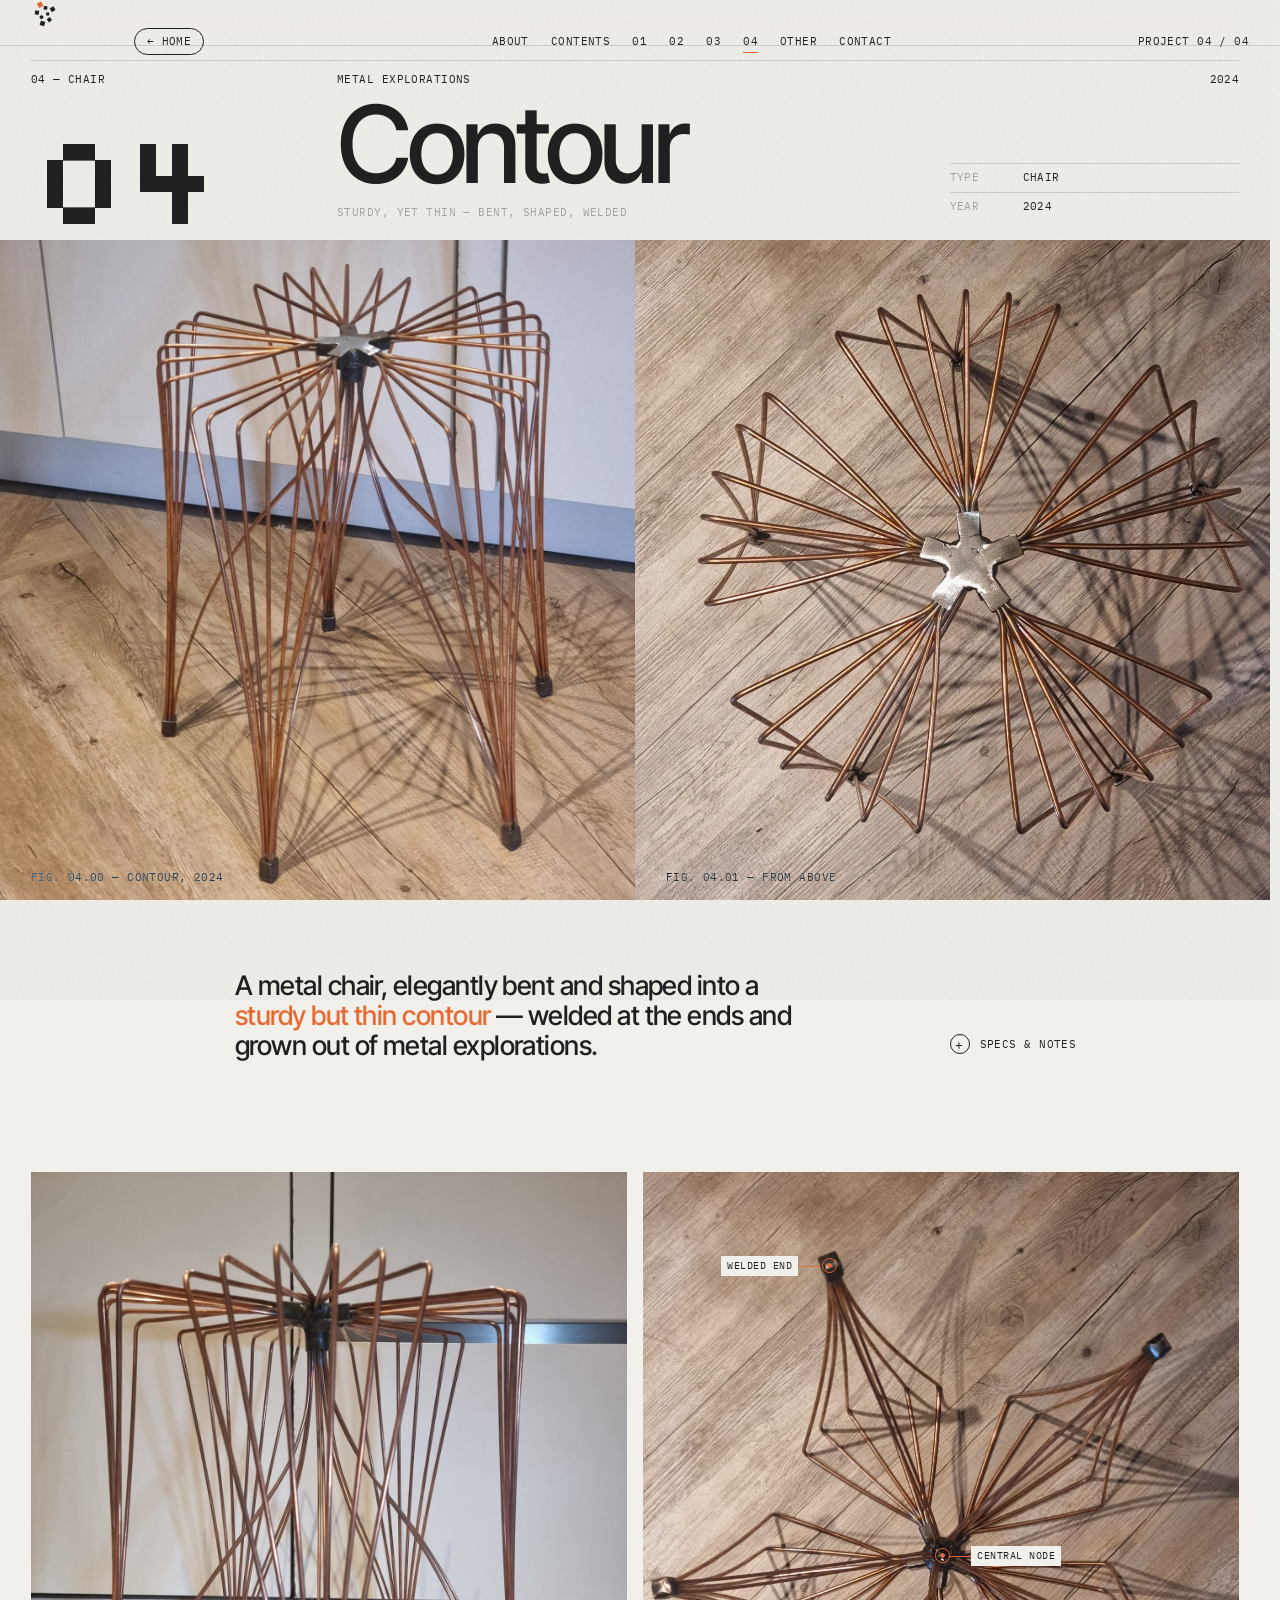
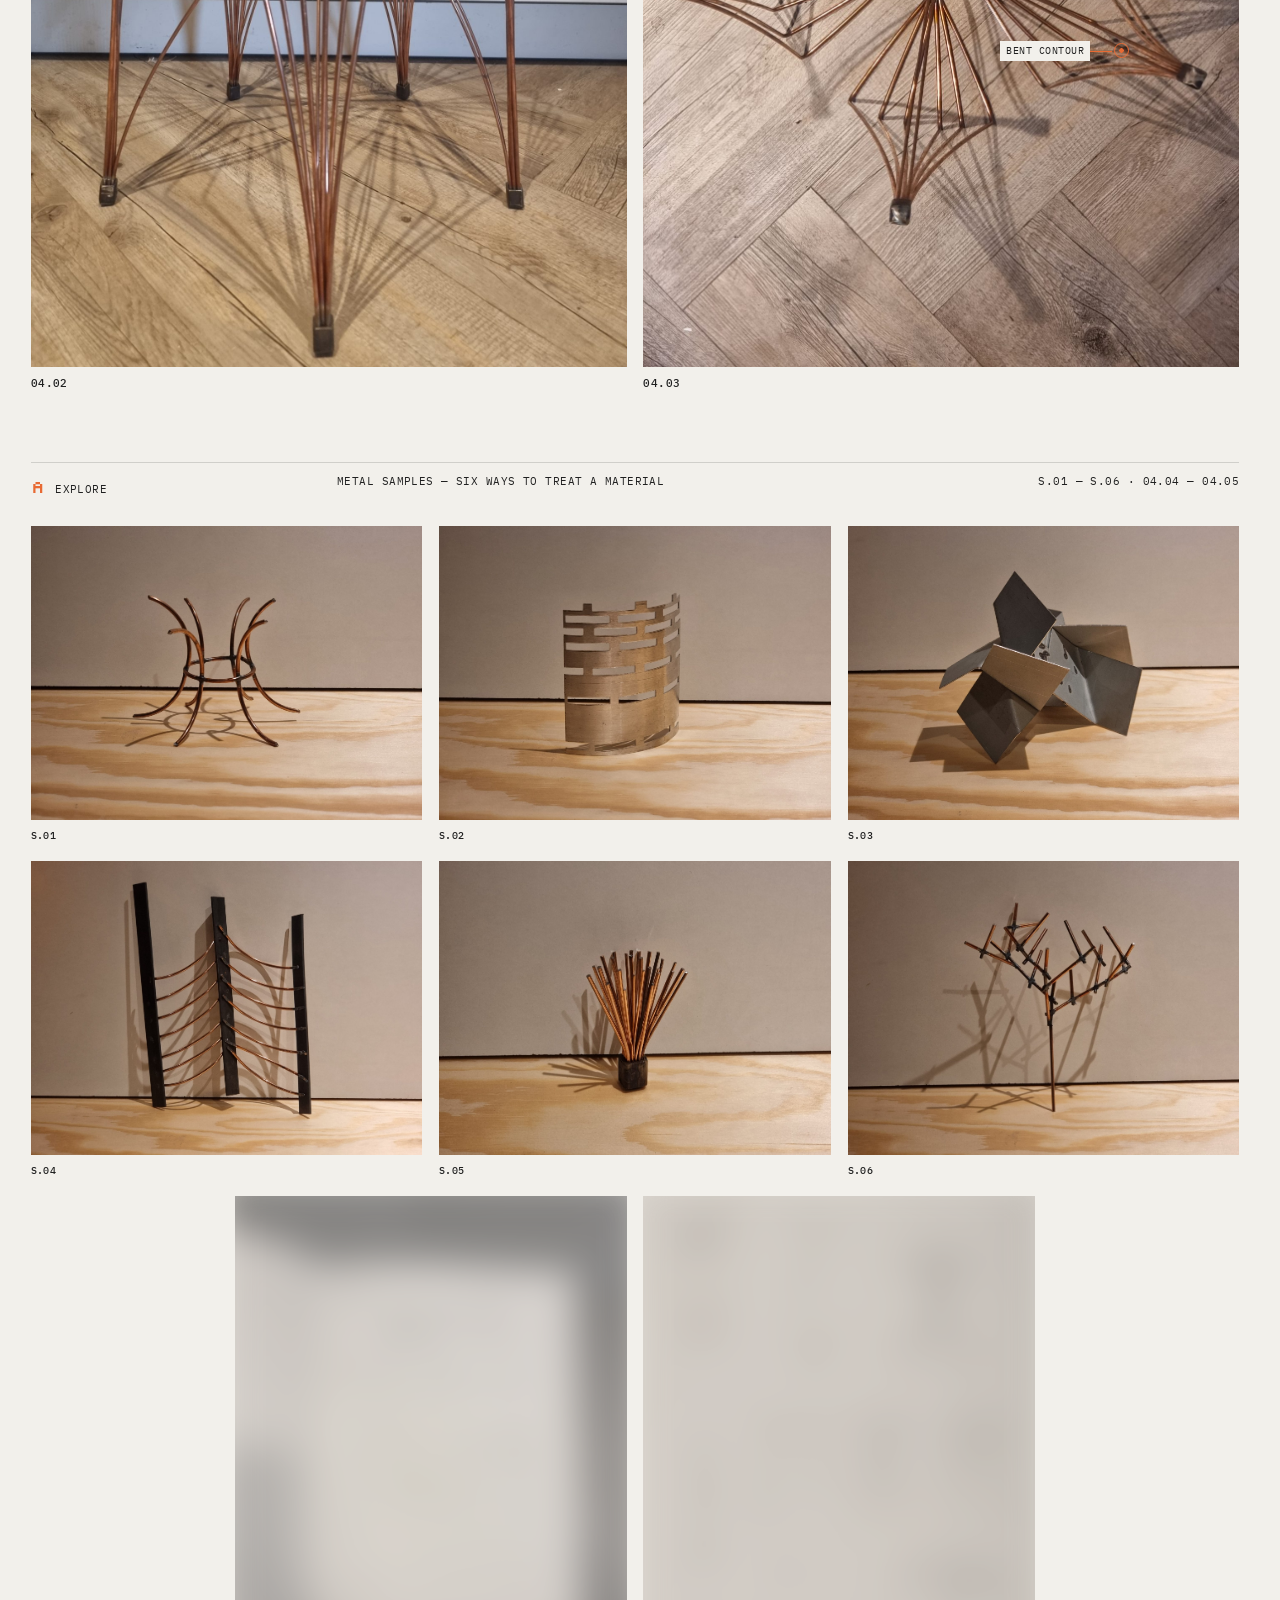
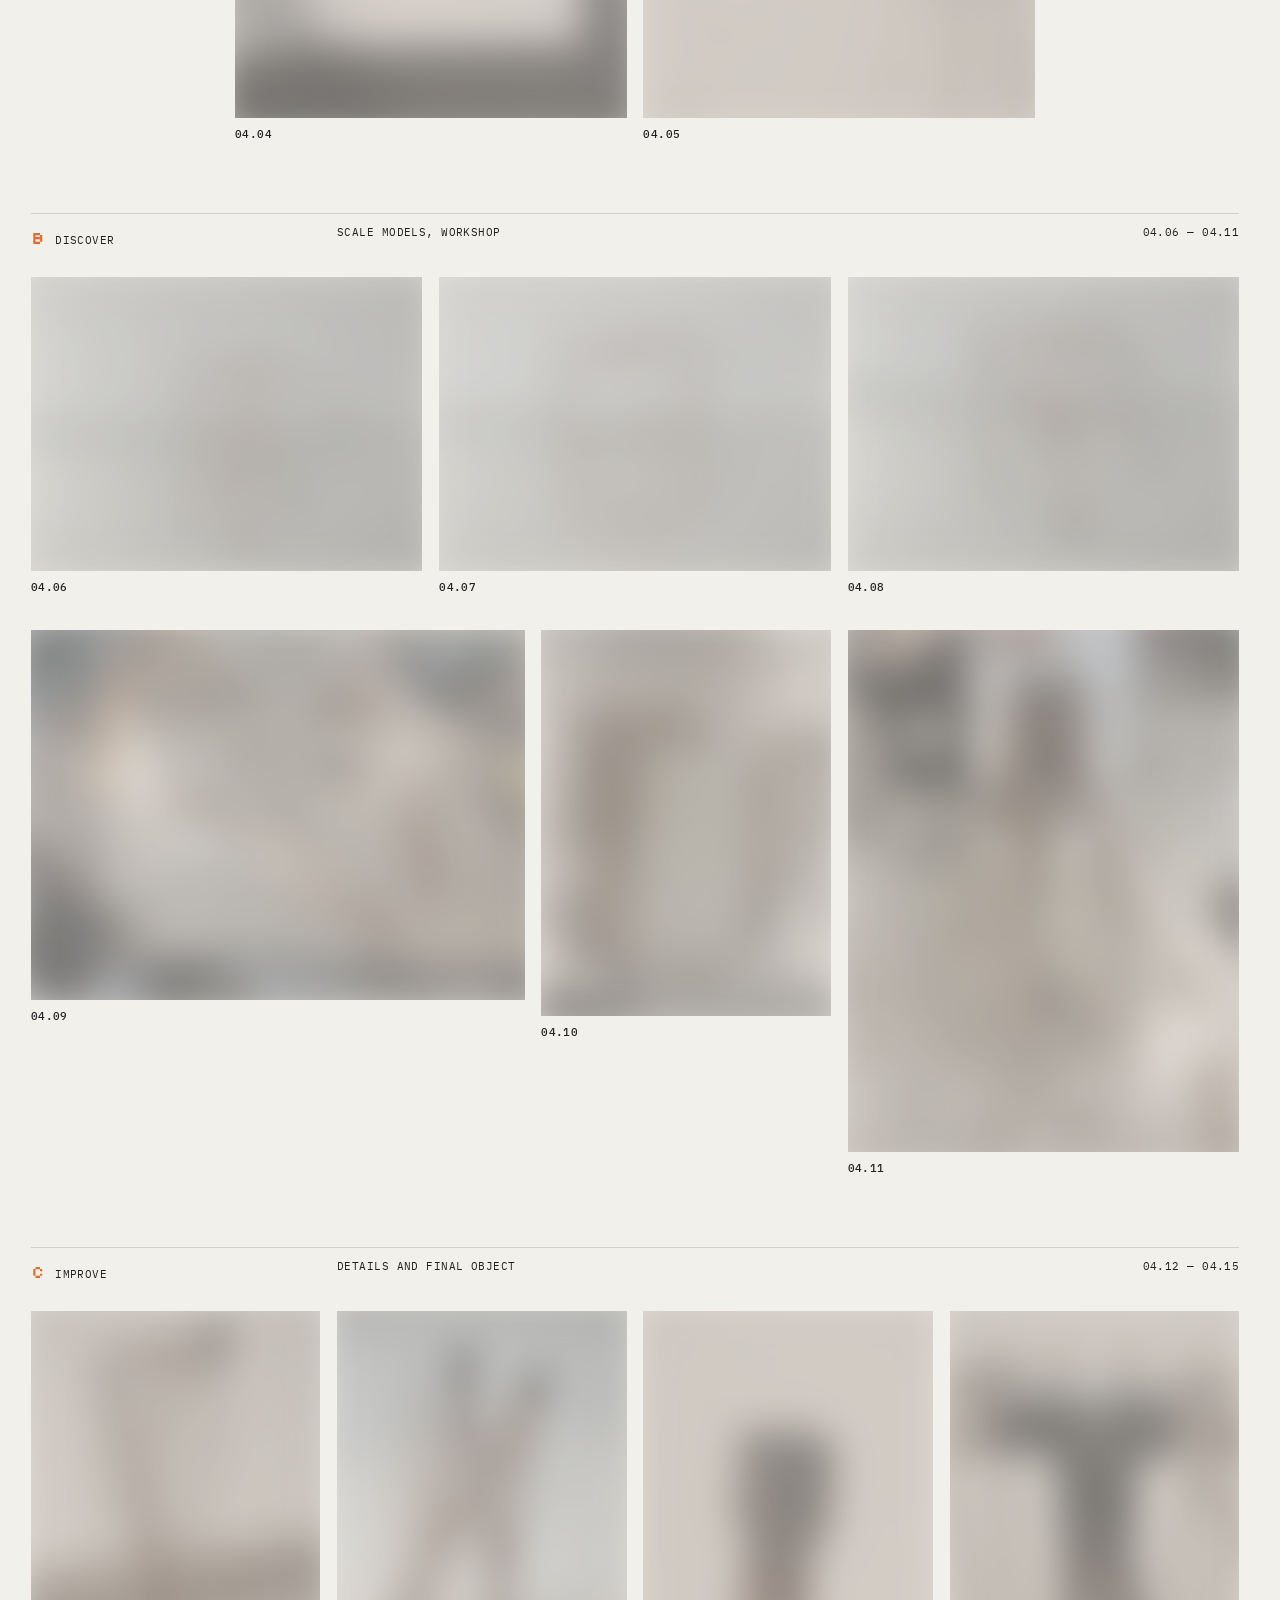
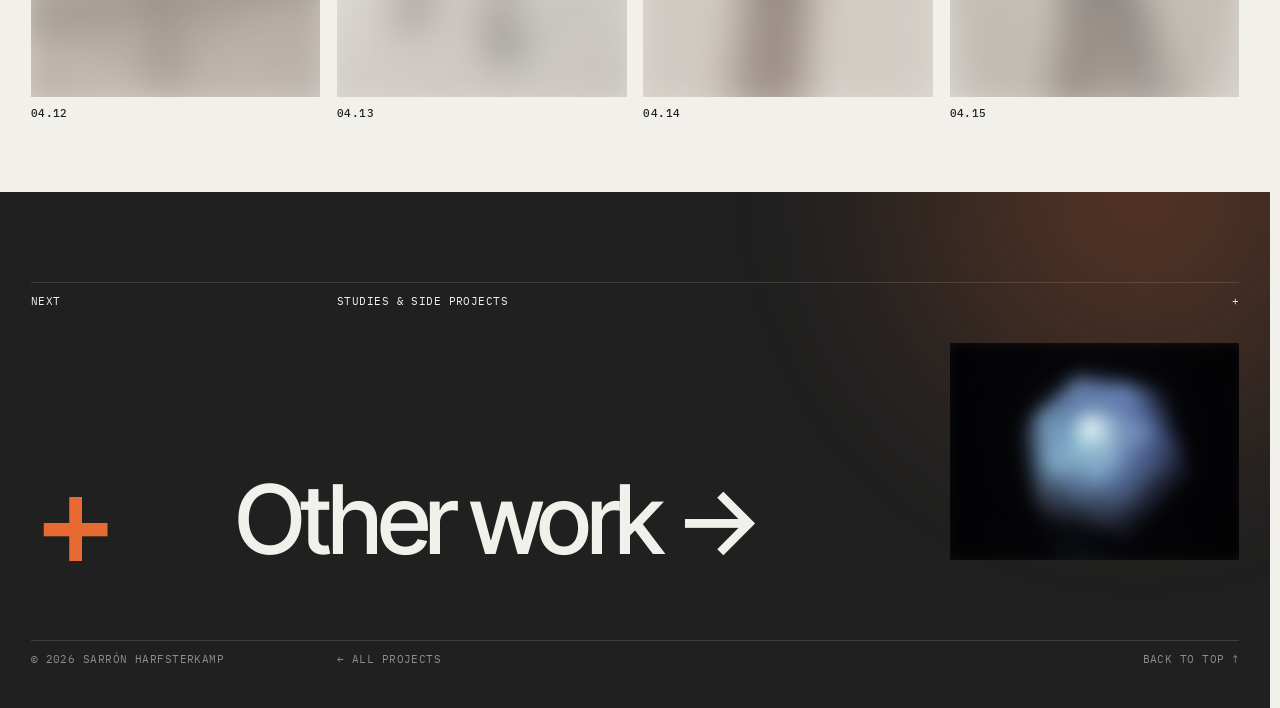
==== commit 108e94eb: "Logo, other work page, home button, touch interactions, stable scrollbar Co-authored-by: Copilot <22" ====
--- a/contour.html
+++ b/contour.html
@@ -8,17 +8,18 @@
   <link rel="preconnect" href="https://fonts.googleapis.com">
   <link rel="preconnect" href="https://fonts.gstatic.com" crossorigin>
   <link href="https://fonts.googleapis.com/css2?family=IBM+Plex+Mono:wght@400;500&family=Inter:wght@400;500&family=Inter+Tight:wght@500;600&family=Silkscreen&display=swap" rel="stylesheet">
-  <link rel="icon" href="data:image/svg+xml,%3Csvg xmlns='http://www.w3.org/2000/svg' viewBox='0 0 8 8'%3E%3Crect width='8' height='8' fill='%23F2F0EB'/%3E%3Crect x='2' y='2' width='4' height='4' fill='%23E86A33'/%3E%3C/svg%3E">
+  <link rel="icon" type="image/svg+xml" href="favicon.svg">
   <link rel="stylesheet" href="style.css">
 </head>
-<body>
+<body class="has-home">
 
 <div class="grain" aria-hidden="true"></div>
 <div class="gridlines" aria-hidden="true"><div class="g12"><span></span><span></span><span></span><span></span><span></span><span></span><span></span><span></span><span></span><span></span><span></span><span></span></div></div>
 <div class="cursor" aria-hidden="true"><span class="cursor__box"></span><span class="cursor__t">X 0000 · Y 00000</span></div>
 
 <header class="bar">
-  <a href="index.html#top" class="bar__logo" aria-label="Logo placeholder — back to home"><i></i><i></i><i></i><i></i><span class="mono">Logo</span></a>
+  <a href="index.html" class="bar__logo" aria-label="Sarrón Harfsterkamp — home"><svg class="logo" viewBox="0 0 64 64" aria-hidden="true"><rect class="k" x="34.72" y="28.5" width="7.0" height="7.0" transform="rotate(0.0 38.22 32.0)"/><rect class="k" x="20.27" y="35.5" width="7.57" height="7.57" transform="rotate(137.5 24.05 39.28)"/><rect class="k" x="29.15" y="14.07" width="8.14" height="8.14" transform="rotate(275.0 33.22 18.14)"/><rect class="k" x="37.67" y="40.72" width="8.71" height="8.71" transform="rotate(412.5 42.02 45.07)"/><rect class="k" x="8.97" y="24.11" width="9.29" height="9.29" transform="rotate(550.0 13.62 28.75)"/><rect class="k" x="44.48" y="15.99" width="9.86" height="9.86" transform="rotate(687.5 49.41 20.92)"/><rect class="k" x="20.96" y="48.45" width="10.43" height="10.43" transform="rotate(825.0 26.18 53.67)"/><rect class="a" x="15.39" y="5.11" width="11.0" height="11.0" transform="rotate(962.6 20.89 10.61)"/></svg><span class="mono">Sarrón Harfsterkamp</span></a>
+  <a href="index.html" class="bar__home mono">← Home</a>
   <nav class="bar__nav mono">
     <a href="index.html#about">About</a>
     <a href="index.html#work">Contents</a>
@@ -26,6 +27,7 @@
     <a href="one-hundred.html">02</a>
     <a href="tension.html">03</a>
     <a href="contour.html" class="is-active">04</a>
+    <a href="other.html">Other</a>
     <a href="index.html#contact">Contact</a>
   </nav>
   <span class="bar__page mono">Project 04 / 04</span>
@@ -127,8 +129,8 @@
 </main>
 
 <section class="next dark">
-  <div class="rule mono"><span>Back to start</span><span>Interactive light object</span><span>01 / 04</span></div>
-  <a class="next__link" href="flux-solid.html"><span class="pix">01</span><b>Flux / Solid →</b><span class="thumb"><img loading="lazy" src="img/20260114-213459.jpg" alt=""></span></a>
+  <div class="rule mono"><span>Next</span><span>Studies &amp; side projects</span><span>+</span></div>
+  <a class="next__link" href="other.html"><span class="pix">+</span><b>Other work →</b><span class="thumb"><img loading="lazy" src="img/o-13.jpg" alt=""></span></a>
   <div class="foot">
     <div class="rule mono"><span>© 2026 Sarrón Harfsterkamp</span><span><a href="index.html#work">← All projects</a></span><span><a href="#top">Back to top ↑</a></span></div>
   </div>
--- a/style.css
+++ b/style.css
@@ -26,7 +26,10 @@
 }
 
 * { box-sizing: border-box; margin: 0; padding: 0; }
-html { scroll-behavior: smooth; scroll-padding-top: var(--bar); }
+html { scroll-behavior: smooth; scroll-padding-top: var(--bar); scrollbar-gutter: stable; scrollbar-width: thin; scrollbar-color: #8c8c88 var(--paper); }
+::-webkit-scrollbar { width: 8px; }
+::-webkit-scrollbar-track { background: var(--paper); }
+::-webkit-scrollbar-thumb { background: #b9b7b1; }
 body {
   background: var(--paper);
   color: var(--ink);
@@ -148,17 +151,19 @@
   -webkit-backdrop-filter: blur(14px) saturate(1.2);
   border-bottom: 1px solid var(--line);
 }
-.bar__logo {
-  grid-column: 1 / 2; position: relative; width: 72px; height: 26px;
-  border: 1px dashed var(--grey); display: grid; place-items: center;
-}
-.bar__logo .mono { font-size: 9px; color: var(--grey); }
-.bar__logo i { position: absolute; width: 6px; height: 6px; border-color: var(--signal); border-style: solid; }
-.bar__logo i:nth-of-type(1) { left: -1px; top: -1px; border-width: 1px 0 0 1px; }
-.bar__logo i:nth-of-type(2) { right: -1px; top: -1px; border-width: 1px 1px 0 0; }
-.bar__logo i:nth-of-type(3) { left: -1px; bottom: -1px; border-width: 0 0 1px 1px; }
-.bar__logo i:nth-of-type(4) { right: -1px; bottom: -1px; border-width: 0 1px 1px 0; }
-.bar__logo:hover { border-color: var(--ink); }
+.bar__logo { grid-column: 1 / 4; display: flex; align-items: center; gap: 10px; width: fit-content; }
+.bar__logo svg { width: 28px; height: 28px; flex: none; transition: transform .8s cubic-bezier(.2, .7, 0, 1); }
+.bar__logo:hover svg { transform: rotate(137.5deg); }
+.bar__logo .mono { white-space: nowrap; }
+.logo .k { fill: var(--ink); } .logo .a { fill: var(--signal); }
+.dark .logo .k { fill: var(--paper); }
+.bar__home {
+  grid-column: 2 / 4; justify-self: start; display: inline-flex; align-items: center; gap: 6px;
+  padding: 4px 12px; border: 1px solid var(--ink); border-radius: 99px; white-space: nowrap;
+  transition: background .25s, color .25s;
+}
+.bar__home:hover { background: var(--ink); color: var(--paper); }
+.has-home .bar__logo .mono { display: none; }
 .bar__nav { grid-column: 4 / 11; display: flex; gap: 22px; justify-content: center; }
 .bar__nav a { position: relative; }
 .bar__nav a::after {
@@ -218,6 +223,10 @@
 .lens__blur { filter: blur(16px) saturate(.4) brightness(1.15); transform: scale(1.12); }
 .lens__sharp { clip-path: circle(var(--r) at var(--x) var(--y)); transition: --r .6s cubic-bezier(.2, .7, 0, 1); }
 .lens.on { --r: 120px; }
+.touch .lens.on { --r: 90px; }
+.lens .t-touch { display: none; }
+.touch .lens .t-touch { display: inline; }
+.touch .lens .t-mouse { display: none; }
 .lens figcaption { display: flex; justify-content: space-between; margin-top: 8px; }
 .lens__ring {
   position: absolute; left: var(--x); top: var(--y); width: calc(var(--r) * 2); height: calc(var(--r) * 2);
@@ -307,8 +316,14 @@
   position: relative; flex: 1 1 0; min-width: 0; overflow: hidden; background: var(--ink); color: var(--paper);
   transition: flex-grow .9s cubic-bezier(.2, .7, 0, 1);
 }
-.show:hover .show__p { flex-grow: .8; }
-.show .show__p:hover { flex-grow: 2.2; }
+@media (hover: hover) {
+  .show:hover .show__p { flex-grow: .8; }
+  .show .show__p:hover { flex-grow: 2.2; }
+}
+.show.has-active .show__p { flex-grow: .8; }
+.show .show__p.active { flex-grow: 2.2; }
+.show__tap { position: absolute; top: 10px; left: 12px; z-index: 2; opacity: 0; transition: opacity .3s; background: var(--signal); color: var(--ink); padding: 3px 8px; }
+.show__p.active .show__tap { opacity: 1; }
 .show__p img {
   position: absolute; inset: 0; width: 100%; height: 100%; object-fit: cover;
   transition: opacity 1.6s ease, filter 1.6s ease, transform 2.4s cubic-bezier(.2, .7, 0, 1);
@@ -381,6 +396,14 @@
 .next__link:hover b { transform: translateX(16px); }
 .next__link:hover .thumb img { filter: none; transform: none; }
 .next .foot { margin-top: 40px; }
+
+/* ---------- other work page ---------- */
+.ow-head { padding: calc(var(--bar) + 14px) 0 0; }
+.ow-head .p-head { padding-bottom: 34px; }
+.ow-lead { --c: 4 / 10; font-family: var(--f-disp); font-weight: 500; font-size: clamp(18px, 1.8vw, 28px); line-height: 1.15; letter-spacing: -.015em; }
+.ow-lead em { font-style: normal; color: var(--signal); }
+.ow-grid { row-gap: 34px; margin: 30px 0 90px; align-items: start; }
+.ow-grid .fig figcaption .yr { margin-left: auto; color: var(--grey); }
 
 /* ---------- project ---------- */
 .project { position: relative; }
@@ -646,7 +669,9 @@
 
 @media (max-width: 900px) {
   .bar__nav { display: none; }
-  .bar__logo { grid-column: 1 / 4; }
+  .bar__logo { grid-column: 1 / 3; }
+  .bar__logo .mono { display: none; }
+  .bar__home { grid-column: 3 / 7; }
   .bar__page { grid-column: 7 / -1; white-space: nowrap; }
   .rule > :nth-child(1) { grid-column: 1 / 8; }
   .rule > :nth-child(2) { display: none; }
@@ -675,7 +700,7 @@
   .index__list .t { grid-column: 2 / -1; }
   .index__list .k, .index__list .m, .index__list .y, .index__list .arr { display: none; }
   .p-num { --c: 1 / -1; font-size: 64px; }
-  .p-title, .spec, .p-lead, .p-toggle, .p-more { --c: 1 / -1; }
+  .p-title, .spec, .p-lead, .p-toggle, .p-more, .ow-lead { --c: 1 / -1; }
   .p-hero .spec { display: none; }
   .p-more__in { grid-template-columns: 1fr; }
   .p-more__in > * { grid-column: 1 / -1 !important; }
